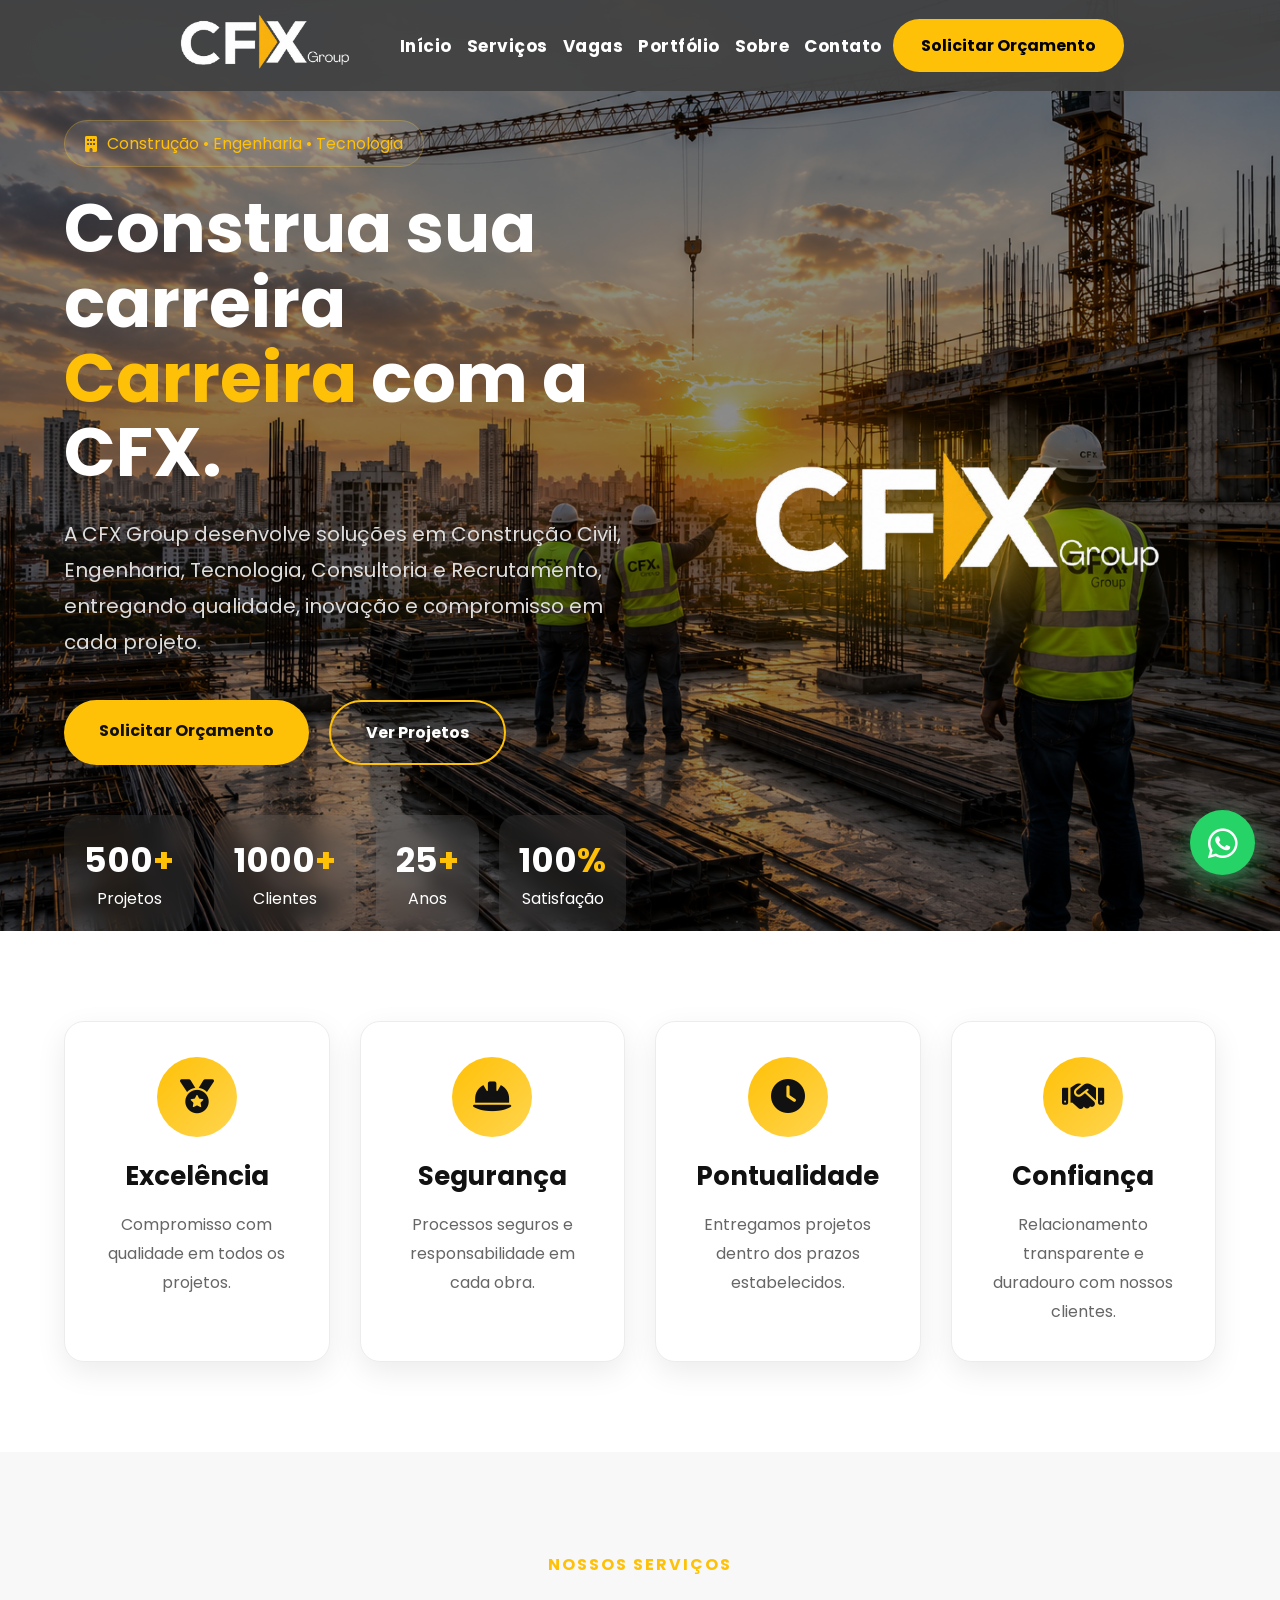
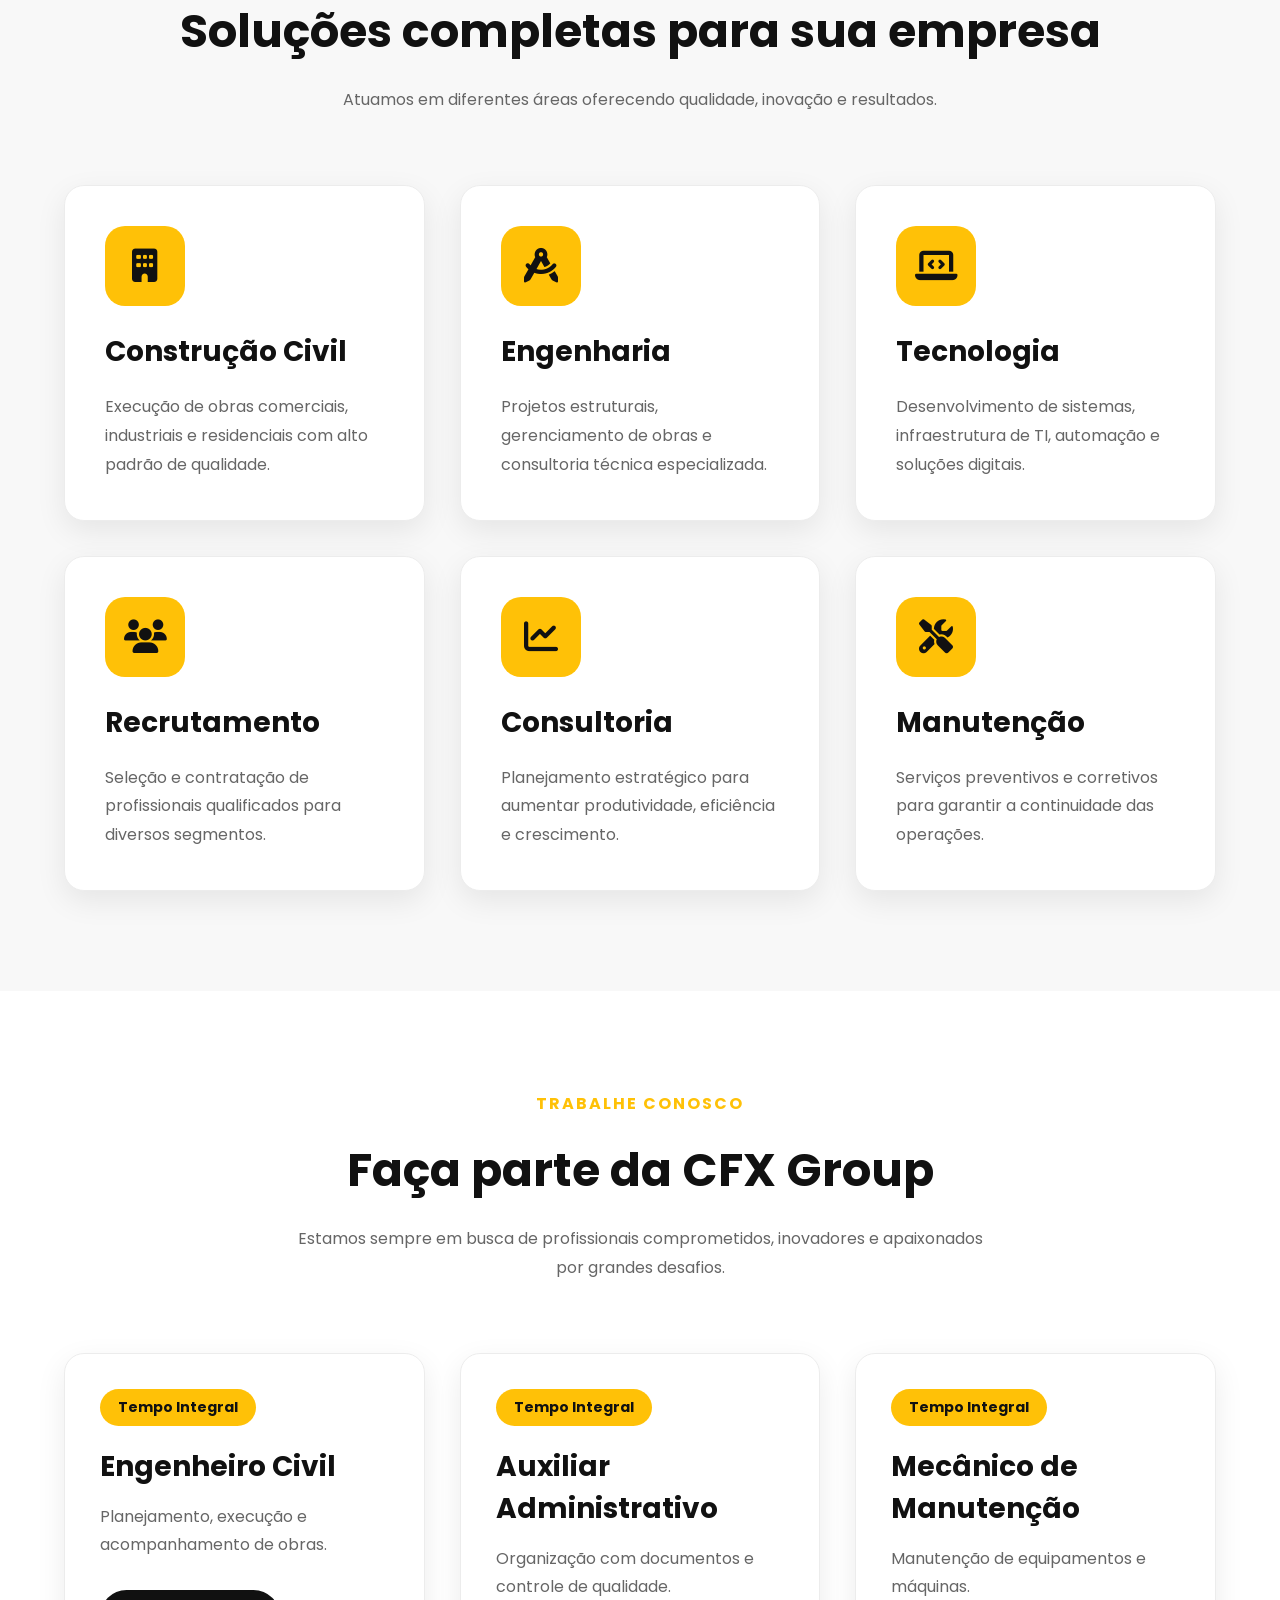
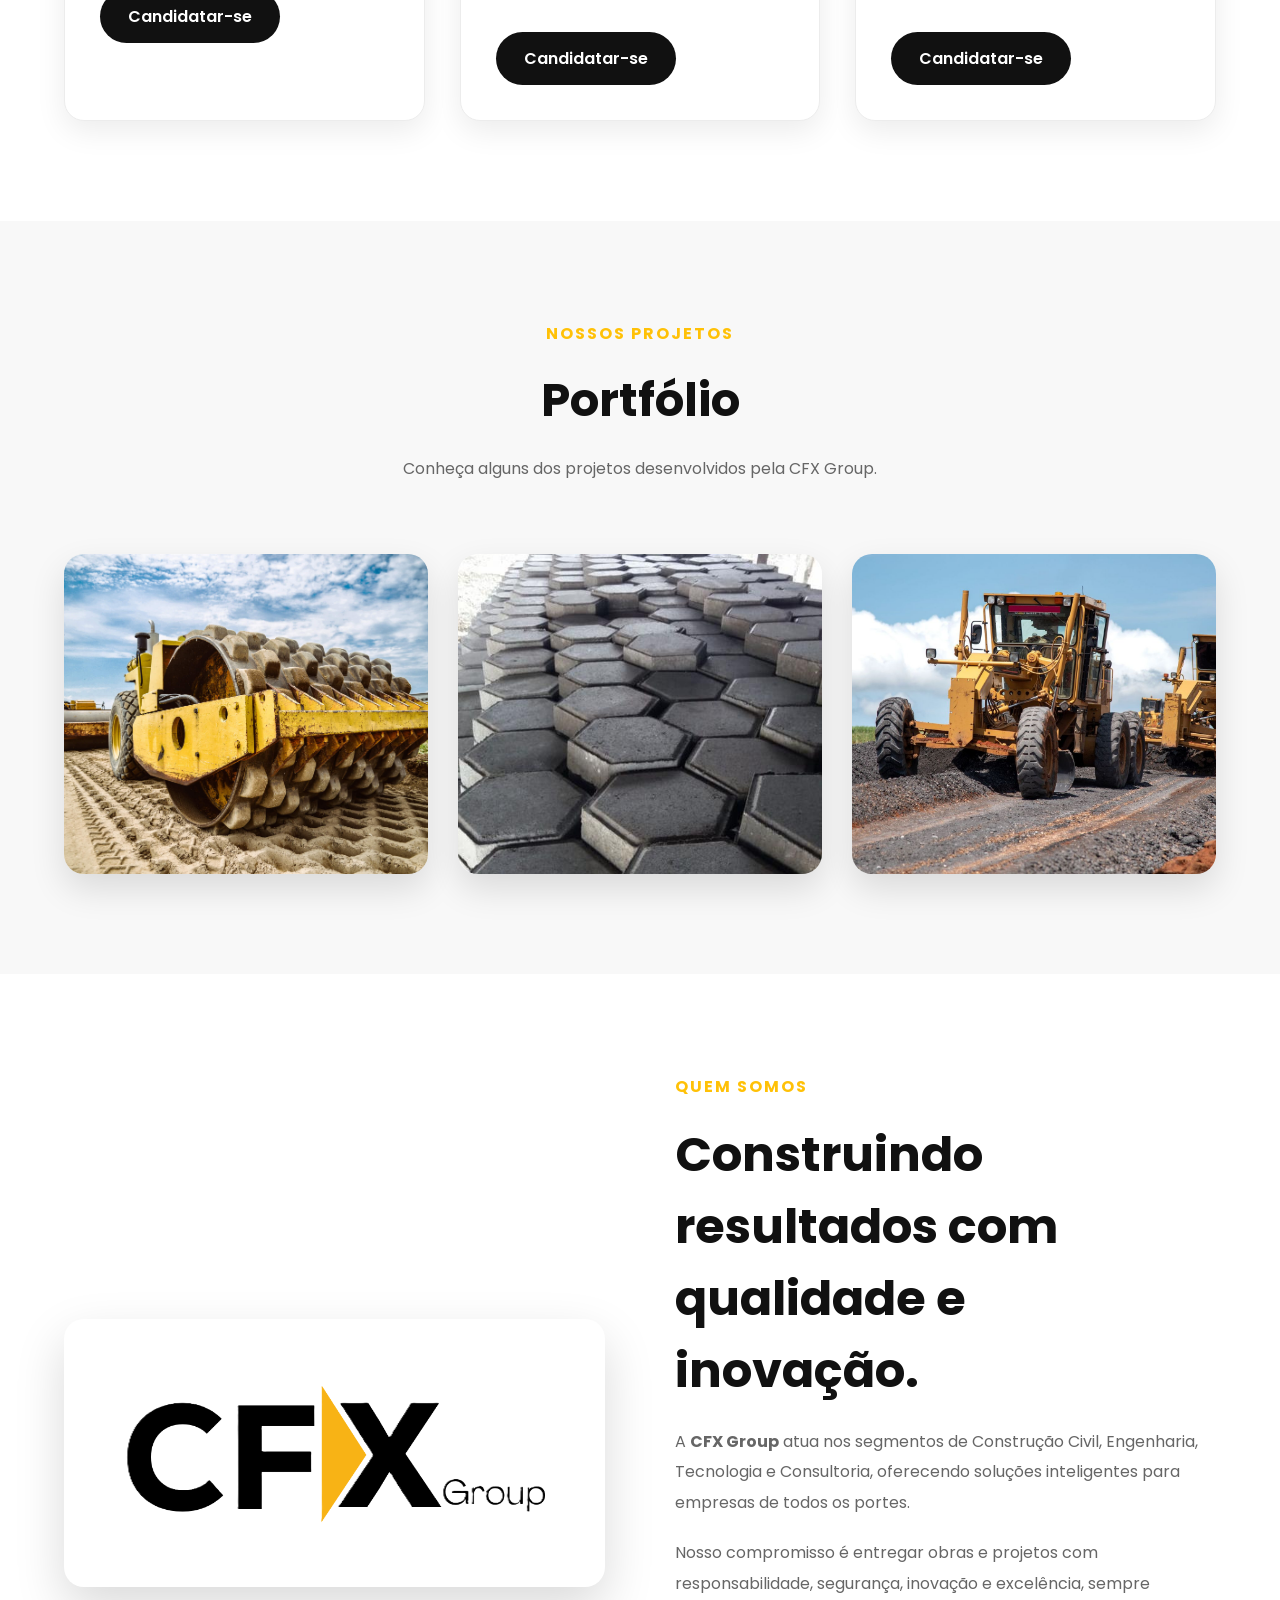
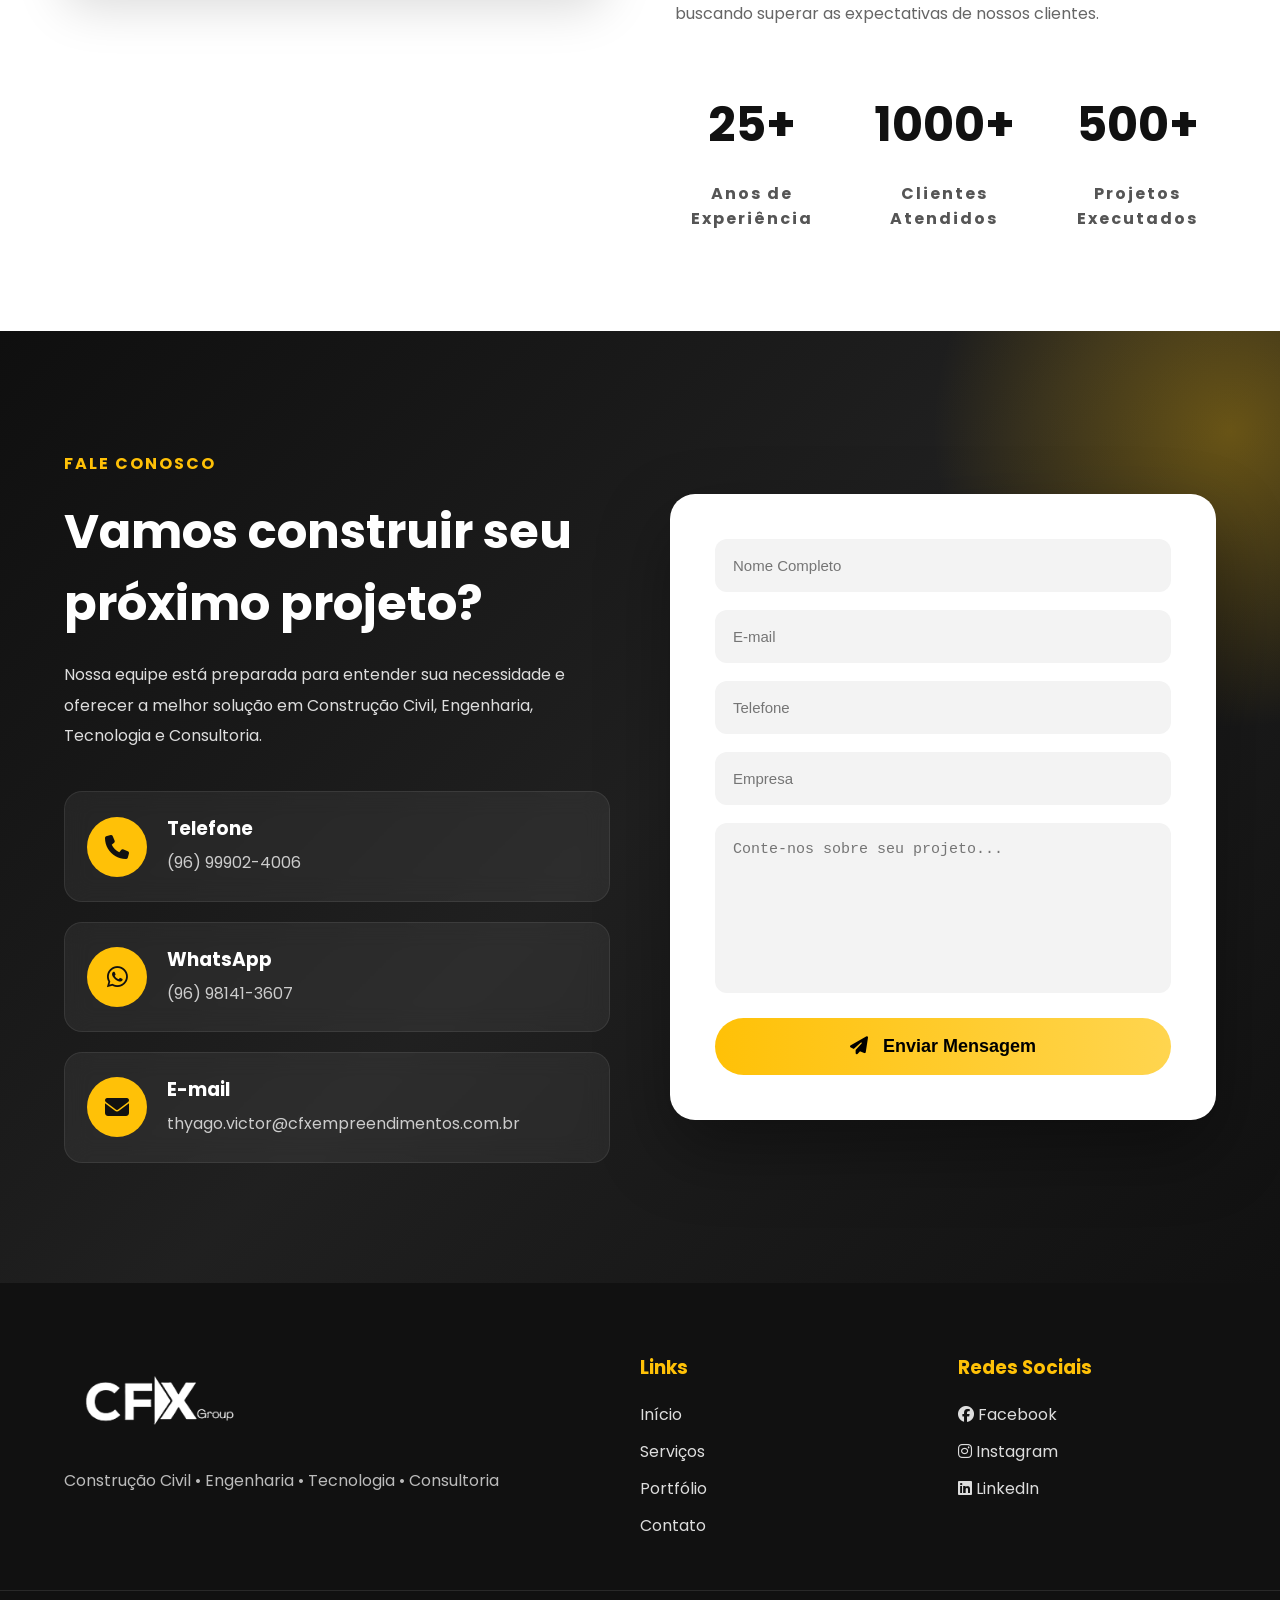
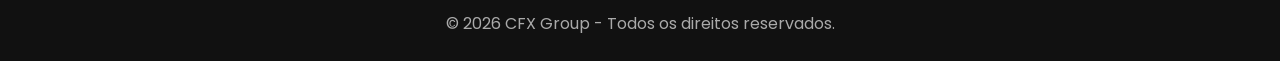
==== index.html @ 2461c6c7 "Add files via upload" ====
<!DOCTYPE html>
<html lang="pt-BR">

<head>

    <meta charset="UTF-8">
    <meta name="viewport" content="width=device-width, initial-scale=1.0">

    <title>CFX Group | Construção Civil</title>

    <link rel="stylesheet" href="style.css">

    <link rel="preconnect" href="https://fonts.googleapis.com">

    <link rel="preconnect" href="https://fonts.gstatic.com" crossorigin>

    <link href="https://fonts.googleapis.com/css2?family=Poppins:wght@300;400;500;600;700;800&display=swap" rel="stylesheet">

    <link rel="stylesheet"
        href="https://cdnjs.cloudflare.com/ajax/libs/font-awesome/6.5.2/css/all.min.css">

</head>

<body>

<!--================ HEADER ================-->

<header>

    <div class="container">

        <a href="#inicio" class="logo">

            <img src="img/logob.png" alt="Construção Civil"

        </a>

        <nav>

            <a href="#inicio">Início</a>
            <a href="#servicos">Serviços</a>
            <a href="#vagas">Vagas</a>
            <a href="#portfolio">Portfólio</a>
            <a href="#sobre">Sobre</a>
            <a href="#contato">Contato</a>

        </nav>

        <a href="#contato" class="btn-menu">

            Solicitar Orçamento

        </a>

    </div>

</header>

<!--================ HERO ================-->

<section class="hero" id="inicio">

    <div class="container hero-grid">

        <div class="hero-text">

            <span class="tag">

                <i class="fa-solid fa-building"></i>

                Construção • Engenharia • Tecnologia

            </span>

            <h1>

                Construa sua carreira 

                <span>Carreira</span>

                com a CFX.

            </h1>

            <p>

                A CFX Group desenvolve soluções em Construção Civil,
                Engenharia, Tecnologia, Consultoria e Recrutamento,
                entregando qualidade, inovação e compromisso em cada projeto.

            </p>

            <div class="hero-buttons">

                <a href="#contato" class="btn-primary">

                    Solicitar Orçamento

                </a>

                <a href="#portfolio" class="btn-secondary">

                   <strong>Ver Projetos</strong> 

                </a>

            </div>

            <div class="hero-numeros">

                <div>

                    <h2><span class="counter" data-target="500">500</span>+</h2>

                    <span>Projetos</span>

                </div>

                <div>

                    <h2><span class="counter" data-target="1000">1000</span>+</h2>

                    <span>Clientes</span>

                </div>

                <div>

                    <h2><span class="counter" data-target="25">25</span>+</h2>

                    <span>Anos</span>

                </div>

                <div>

                    <h2><span class="counter" data-target="100">100</span>%</h2>

                    <span>Satisfação</span>

                </div>

            </div>

        </div>

        <div class="hero-img">

            <img src="img/logob.png" alt="Construção Civil" class="logo-float">

        </div>

    </div>

</section>

<!--=====================================
      FAIXA DE CREDIBILIDADE
======================================-->

<section class="credibilidade">

    <div class="container">

        <div class="cred-item">

            <i class="fa-solid fa-medal"></i>

            <h3>Excelência</h3>

            <p>Compromisso com qualidade em todos os projetos.</p>

        </div>

        <div class="cred-item">

            <i class="fa-solid fa-helmet-safety"></i>

            <h3>Segurança</h3>

            <p>Processos seguros e responsabilidade em cada obra.</p>

        </div>

        <div class="cred-item">

            <i class="fa-solid fa-clock"></i>

            <h3>Pontualidade</h3>

            <p>Entregamos projetos dentro dos prazos estabelecidos.</p>

        </div>

        <div class="cred-item">

            <i class="fa-solid fa-handshake"></i>

            <h3>Confiança</h3>

            <p>Relacionamento transparente e duradouro com nossos clientes.</p>

        </div>

    </div>

</section>

<!--=====================================
            SERVIÇOS
======================================-->

<section id="servicos" class="servicos">

    <div class="container">

        <div class="titulo">

            <span>NOSSOS SERVIÇOS</span>

            <h2>Soluções completas para sua empresa</h2>

            <p>
                Atuamos em diferentes áreas oferecendo qualidade,
                inovação e resultados.
            </p>

        </div>

        <div class="servicos-grid">

            <div class="card-servico">

                <i class="fa-solid fa-building"></i>

                <h3>Construção Civil</h3>

                <p>
                    Execução de obras comerciais, industriais e residenciais
                    com alto padrão de qualidade.
                </p>

            </div>

            <div class="card-servico">

                <i class="fa-solid fa-compass-drafting"></i>

                <h3>Engenharia</h3>

                <p>
                    Projetos estruturais, gerenciamento de obras e consultoria
                    técnica especializada.
                </p>

            </div>

            <div class="card-servico">

                <i class="fa-solid fa-laptop-code"></i>

                <h3>Tecnologia</h3>

                <p>
                    Desenvolvimento de sistemas, infraestrutura de TI,
                    automação e soluções digitais.
                </p>

            </div>

            <div class="card-servico">

                <i class="fa-solid fa-users"></i>

                <h3>Recrutamento</h3>

                <p>
                    Seleção e contratação de profissionais qualificados para
                    diversos segmentos.
                </p>

            </div>

            <div class="card-servico">

                <i class="fa-solid fa-chart-line"></i>

                <h3>Consultoria</h3>

                <p>
                    Planejamento estratégico para aumentar produtividade,
                    eficiência e crescimento.
                </p>

            </div>

            <div class="card-servico">

                <i class="fa-solid fa-screwdriver-wrench"></i>

                <h3>Manutenção</h3>

                <p>
                    Serviços preventivos e corretivos para garantir a
                    continuidade das operações.
                </p>

            </div>

        </div>

    </div>

</section>

<!--=====================================
            VAGAS
======================================-->

<section id="vagas" class="vagas">

    <div class="container">

        <div class="titulo">

            <span>TRABALHE CONOSCO</span>

            <h2>Faça parte da CFX Group</h2>

            <p>
                Estamos sempre em busca de profissionais comprometidos,
                inovadores e apaixonados por grandes desafios.
            </p>

        </div>

        <div class="vagas-grid">

            <div class="vaga-card">

                <span class="tipo">Tempo Integral</span>

                <h3>Engenheiro Civil</h3>

                <p>
                    Planejamento, execução e acompanhamento de obras.
                </p>

                <a href="#contato">Candidatar-se</a>

            </div>

            <div class="vaga-card">

                <span class="tipo">Tempo Integral</span>

                <h3>Auxiliar Administrativo</h3>

                <p>
                    Organização com documentos e controle de qualidade.
                </p>

                <a href="#contato">Candidatar-se</a>

            </div>

            <div class="vaga-card">

                <span class="tipo">Tempo Integral</span>

                <h3>Mecânico de Manutenção</h3>

                <p>
                    Manutenção de equipamentos e máquinas.
                </p>

                <a href="#contato">Candidatar-se</a>

            </div>

        </div>

    </div>

</section>

<!--=====================================
            PORTFÓLIO
======================================-->

<section id="portfolio" class="portfolio">

    <div class="container">

        <div class="titulo">

            <span>NOSSOS PROJETOS</span>

            <h2>Portfólio</h2>

            <p>
                Conheça alguns dos projetos desenvolvidos pela CFX Group.
            </p>

        </div>

        <div class="portfolio-grid">

            <div class="projeto">

                <img src="img/projeto1.jpg" alt="Projeto 1">

                <div class="overlay">

                    <h3>Terraplanagem</h3>

                    <p>Construção Civil</p>

                    <a href="#">Ver Projeto</a>

                </div>

            </div>

            <div class="projeto">

                <img src="img/projeto2.jpg" alt="Projeto 2">

                <div class="overlay">

                    <h3>Infraestrutura Industrial</h3>

                    <p>Engenharia</p>

                    <a href="#">Ver Projeto</a>

                </div>

            </div>

            <div class="projeto">

                <img src="img/projeto3.jpg" alt="Projeto 3">

                <div class="overlay">

                    <h3>Recapeamento Urbano</h3>

                    <p>Construção Civil</p>

                    <a href="#">Ver Projeto</a>

                </div>

            </div>

        </div>

    </div>

</section>

<!--=====================================
                SOBRE
======================================-->

<section id="sobre" class="sobre">

    <div class="container sobre-grid">

        <div class="sobre-img">

            <img src="img/logo.png" alt="CFX Group">

        </div>

        <div class="sobre-texto">

            <span>QUEM SOMOS</span>

            <h2>Construindo resultados com qualidade e inovação.</h2>

            <p>
                A <strong>CFX Group</strong> atua nos segmentos de Construção
                Civil, Engenharia, Tecnologia e Consultoria, oferecendo
                soluções inteligentes para empresas de todos os portes.
            </p>

            <p>
                Nosso compromisso é entregar obras e projetos com
                responsabilidade, segurança, inovação e excelência,
                sempre buscando superar as expectativas de nossos clientes.
            </p>

            <div class="sobre-info">

                <div>

                    <h2>25+</h2>

                    <span>Anos de Experiência</span>

                </div>

                <div>

                        <h2>1000+</h2>

                    <span>Clientes Atendidos</span>

                </div>

                <div>

                    <h2>500+</h2>

                    <span>Projetos Executados</span>

                </div>

            </div>

        </div>

    </div>

</section>

<!--=====================================
                CONTATO
======================================-->

<section id="contato" class="contato">

    <div class="container">

        <div class="contato-box">

            <div class="contato-left">

                <span>FALE CONOSCO</span>

                <h2>Vamos construir seu próximo projeto?</h2>

                <p>
                    Nossa equipe está preparada para entender sua necessidade e
                    oferecer a melhor solução em Construção Civil, Engenharia,
                    Tecnologia e Consultoria.
                </p>

                <div class="contato-cards">

                    <div class="info">

                        <i class="fa-solid fa-phone"></i>

                        <div>

                            <h3>Telefone</h3>

                            <p>(96) 99902-4006</p>

                        </div>

                    </div>

                    <a href="https://wa.me/5596981413607?text=Olá!%20Gostaria%20de%20solicitar%20um%20orçamento." target="_blank" class="info whatsapp-card">

    <i class="fa-brands fa-whatsapp"></i>

    <div>

        <h3>WhatsApp</h3>

        <p>(96) 98141-3607</p>

    </div>

</a>

                    <div class="info">

                        <i class="fa-solid fa-envelope"></i>

                        <div>

                            <h3>E-mail</h3>

                            <p>thyago.victor@cfxempreendimentos.com.br</p>

                        </div>

                    </div>

                </div>

            </div>

            <div class="contato-right">

                <form>

                    <input type="text" placeholder="Nome Completo">

                    <input type="email" placeholder="E-mail">

                    <input type="tel" placeholder="Telefone">

                    <input type="text" placeholder="Empresa">

                    <textarea placeholder="Conte-nos sobre seu projeto..."></textarea>

                    <button>

                        <i class="fa-solid fa-paper-plane"></i>

                        Enviar Mensagem

                    </button>

                </form>

            </div>

        </div>

    </div>

</section>

<!--=====================================
                RODAPÉ
======================================-->

<footer>

    <div class="container footer-grid">

        <div>

            <img src="img/logo.png" class="footer-logo" alt="CFX Group">

            <p>

                Construção Civil • Engenharia • Tecnologia • Consultoria

            </p>

        </div>

        <div>

            <h3>Links</h3>

            <a href="#inicio">Início</a>

            <a href="#servicos">Serviços</a>

            <a href="#portfolio">Portfólio</a>

            <a href="#contato">Contato</a>

        </div>

        <div>

            <h3>Redes Sociais</h3>

            <a href="#"><i class="fab fa-facebook"></i> Facebook</a>

            <a href="#"><i class="fab fa-instagram"></i> Instagram</a>

            <a href="#"><i class="fab fa-linkedin"></i> LinkedIn</a>

        </div>

    </div>

    <div class="copyright">

        © 2026 CFX Group - Todos os direitos reservados.

    </div>

</footer>

<script src="script.js"></script>

<a href="https://wa.me/5596981413607?text=Olá!%20Gostaria%20de%20solicitar%20um%20orçamento." class="whatsapp-float" target="_blank">

    <i class="fab fa-whatsapp"></i>

</a>

</body>
---- style.css ----
/*====================================================
                CFX GROUP
        STYLE.CSS - PARTE 1
=====================================================*/

@import url('https://fonts.googleapis.com/css2?family=Poppins:wght@300;400;500;600;700;800&display=swap');

*{
    margin:0;
    padding:0;
    box-sizing:border-box;
}

html{
    scroll-behavior:smooth;
}

body{
    font-family:'Poppins',sans-serif;
    background:#f5f5f5;
    color:#535353;
    overflow-x:hidden;
}

img{
    max-width:100%;
    display:block;
}

a{
    text-decoration:none;
}

.container{
    width:90%;
    max-width:1400px;
    margin:auto;
}

/*========================
HEADER
=========================*/

header{

    position:fixed;

    width:100%;

    top:0;

    left:0;

    z-index:999;

    background:rgba(66, 66, 66, 0.92);

    backdrop-filter:blur(25px);

    transition:.4s;

}

header .container{

    display:flex;

    justify-content:space-between;

    align-items:center;

    height:47px;

}

.logo img{

    width:217px;

    transition:.35s;

}

nav{

    display:flex;

    gap:15px;

}

nav a{

    color:#fff;

    text-decoration:none;

    font-size:17px;

    font-weight:700;

    letter-spacing:0.5px;

    transition:all .35s ease;

}

nav a:hover{

    color:#FFC107;

}

nav a::after{

    content:"";

    position:absolute;

    width:0;

    height:2px;

    background:#FFC107;

    left:0;

    bottom:-6px;

    transition:.3s;

}

nav a:hover::after{

    width:100%;

}

.btn-menu{

    padding:14px 28px;

    border-radius:40px;

    background:#FFC107;

    color:#030303;

    font-weight:700;

    transition:.35s;

}

.btn-menu:hover{

    transform:translateY(-3px);

    box-shadow:0 10px 25px rgba(255,193,7,.35);

}

/*========================
HERO
=========================*/
.hero{

    padding-top:120px;

}
.hero{

    position: relative;

    min-height: 100vh;

    display: flex;

    align-items: center;

    justify-content: center;

    overflow: hidden;

}

.hero::before{

    content:"";

    position:absolute;

    inset:0;

    background:url("img/hero.png") center center/cover no-repeat;

    z-index:-2;

}

.hero::after{

    content:"";

    position:absolute;

    inset:0;

    background:rgba(0,0,0,.45);

    z-index:-1;

}

.hero-content{

    position:relative;

    z-index:5;

}

.hero-grid{

    display:grid;

    grid-template-columns:1fr 1fr;

    gap:70px;

    align-items:center;

}

.tag{

    display:inline-flex;

    align-items:center;

    gap:10px;

    background:rgba(255,255,255,.1);

    color:#FFC107;

    padding:10px 20px;

    border-radius:30px;

    margin-bottom:25px;

    border:1px solid rgba(255,193,7,.25);

}

.hero h1{

    font-size:68px;

    color:#fff;

    line-height:1.1;

    margin-bottom:25px;

}

.hero h1 span{

    color:#FFC107;

}

.hero p{

    color:#ddd;

    font-size:20px;

    line-height:1.8;

    margin-bottom:40px;

}

.hero-buttons{

    display:flex;

    gap:20px;

    margin-bottom:50px;

}

.btn-primary{

    background:#FFC107;

    color:#111;

    padding:18px 35px;

    border-radius:40px;

    font-weight:700;

    transition:.35s;

}

.btn-primary:hover{

    transform:translateY(-4px);

}

.btn-secondary{

    border:2px solid #FFC107;

    color:#fff;

    padding:18px 35px;

    border-radius:40px;

    transition:.35s;

}

.btn-secondary:hover{

    background:#FFC107;

    color:#111;

}

.hero-numeros{

    display:grid;

    grid-template-columns:repeat(4,1fr);

    gap:20px;

}

.hero-numeros div{

    background:rgba(255,255,255,.08);

    border-radius:18px;

    padding:20px;

    text-align:center;

    backdrop-filter:blur(10px);

}

.hero-numeros h2{

    color:#FFC107;

    font-size:34px;

}

.hero-numeros span{

    color:#fff;

}

.hero-img{

    display:flex;

    justify-content:center;

}

.hero-img img{

    width:100%;

    max-width:600px;

    border-radius:20px;

    box-shadow:0 25px 50px rgba(250, 248, 248, 0);

    transition:.5s;

}

.hero-img img:hover{

    transform:scale(1.09);

}.hero{

    padding-top:120px;

}

/*====================================================
        CREDIBILIDADE
====================================================*/

.credibilidade{

    padding:90px 0;

    background:#ffffff;

}

.credibilidade .container{

    display:grid;

    grid-template-columns:repeat(4,1fr);

    gap:30px;

}

.cred-item{

    background:#fff;

    padding:35px;

    border-radius:20px;

    text-align:center;

    transition:.4s;

    border:1px solid #ececec;

    box-shadow:0 10px 30px rgba(0,0,0,.08);

}

.cred-item:hover{

    transform:translateY(-10px);

    border-color:#FFC107;

    box-shadow:0 20px 45px rgba(255,193,7,.20);

}

.cred-item i{

    width:80px;

    height:80px;

    line-height:80px;

    border-radius:50%;

    background:linear-gradient(135deg,#FFC107,#FFD54F);

    color:#111;

    font-size:34px;

    margin-bottom:20px;

}

.cred-item h3{

    font-size:26px;

    margin-bottom:15px;

    color:#111;

}

.cred-item p{

    color:#666;

    line-height:1.8;

}

/*====================================================
            TITULOS
====================================================*/

.titulo{

    text-align:center;

    margin-bottom:70px;

}

.titulo span{

    color:#FFC107;

    font-weight:700;

    letter-spacing:2px;

}

.titulo h2{

    font-size:46px;

    margin:20px 0;

    color:#111;

}

.titulo p{

    max-width:700px;

    margin:auto;

    color:#666;

    line-height:1.8;

}

/*====================================================
            SERVIÇOS
====================================================*/

.servicos{

    padding:100px 0;

    background:#f8f8f8;

}

.servicos-grid{

    display:grid;

    grid-template-columns:repeat(3,1fr);

    gap:35px;

}

.card-servico{

    background:#fff;

    border-radius:20px;

    padding:40px;

    transition:.4s;

    border:1px solid #ececec;

    box-shadow:0 10px 30px rgba(0,0,0,.08);

    position:relative;

    overflow:hidden;

}

.card-servico::before{

    content:"";

    position:absolute;

    top:0;

    left:0;

    width:100%;

    height:5px;

    background:#FFC107;

    transform:scaleX(0);

    transition:.4s;

}

.card-servico:hover::before{

    transform:scaleX(1);

}

.card-servico:hover{

    transform:translateY(-12px);

    box-shadow:0 25px 50px rgba(0,0,0,.15);

}

.card-servico i{

    width:80px;

    height:80px;

    line-height:80px;

    text-align:center;

    border-radius:20px;

    background:#FFC107;

    color:#111;

    font-size:34px;

    margin-bottom:25px;

}

.card-servico h3{

    font-size:28px;

    margin-bottom:20px;

    color:#111;

}

.card-servico p{

    color:#666;

    line-height:1.8;

}

/*====================================================
            ANIMAÇÃO
====================================================*/

.card-servico,
.cred-item{

    opacity:0;

    transform:translateY(40px);

    animation:aparecer .8s forwards;

}

.card-servico:nth-child(2){

    animation-delay:.15s;

}

.card-servico:nth-child(3){

    animation-delay:.30s;

}

.card-servico:nth-child(4){

    animation-delay:.45s;

}

.card-servico:nth-child(5){

    animation-delay:.60s;

}

.card-servico:nth-child(6){

    animation-delay:.75s;

}

@keyframes aparecer{

    to{

        opacity:1;

        transform:translateY(0);

    }

}

/*====================================================
                VAGAS
====================================================*/

.vagas{

    padding:100px 0;

    background:#ffffff;

}

.vagas-grid{

    display:grid;

    grid-template-columns:repeat(3,1fr);

    gap:35px;

}

.vaga-card{

    background:#fff;

    border-radius:20px;

    padding:35px;

    border:1px solid #ececec;

    box-shadow:0 10px 30px rgba(0,0,0,.08);

    transition:.4s;

    position:relative;

}

.vaga-card:hover{

    transform:translateY(-10px);

    border-color:#FFC107;

    box-shadow:0 20px 40px rgba(255,193,7,.18);

}

.tipo{

    display:inline-block;

    padding:8px 18px;

    border-radius:30px;

    background:#FFC107;

    color:#111;

    font-size:14px;

    font-weight:700;

    margin-bottom:20px;

}

.vaga-card h3{

    font-size:28px;

    color:#111;

    margin-bottom:15px;

}

.vaga-card p{

    color:#666;

    line-height:1.8;

    margin-bottom:30px;

}

.vaga-card a{

    display:inline-block;

    padding:14px 28px;

    background:#111;

    color:#fff;

    border-radius:35px;

    transition:.35s;

    font-weight:600;

}

.vaga-card a:hover{

    background:#FFC107;

    color:#111;

}

/*====================================================
                PORTFÓLIO
====================================================*/

.portfolio{

    padding:100px 0;

    background:#f8f8f8;

}

.portfolio-grid{

    display:grid;

    grid-template-columns:repeat(3,1fr);

    gap:30px;

}

.projeto{

    position:relative;

    overflow:hidden;

    border-radius:20px;

    box-shadow:0 15px 35px rgba(0,0,0,.12);

}

.projeto img{

    width:100%;

    height:320px;

    object-fit:cover;

    transition:.6s;

}

.overlay{

    position:absolute;

    inset:0;

    background:linear-gradient(
        to top,
        rgba(0,0,0,.92),
        rgba(0,0,0,.15)
    );

    display:flex;

    flex-direction:column;

    justify-content:flex-end;

    padding:30px;

    opacity:0;

    transition:.45s;

}

.projeto:hover .overlay{

    opacity:1;

}

.projeto:hover img{

    transform:scale(1.12);

}

.overlay h3{

    color:#fff;

    font-size:28px;

    margin-bottom:10px;

}

.overlay p{

    color:#ddd;

    margin-bottom:20px;

}

.overlay a{

    display:inline-block;

    width:max-content;

    padding:12px 26px;

    background:#FFC107;

    color:#111;

    border-radius:30px;

    font-weight:700;

    transition:.35s;

}

.overlay a:hover{

    background:#fff;

}

/*====================================================
            EFEITO GERAL
====================================================*/

.vaga-card,
.projeto{

    transition:.4s;

}

.vaga-card:hover,
.projeto:hover{

    transform:translateY(-8px);

}

/*====================================================
                    SOBRE
====================================================*/

.sobre{

    padding:100px 0;

    background:#ffffff;

}

.sobre-grid{

    display:grid;

    grid-template-columns:1fr 1fr;

    gap:70px;

    align-items:center;

}

.sobre-img img{

    width:100%;

    border-radius:20px;

    box-shadow:0 20px 50px rgba(0,0,0,.15);

}

.sobre-texto span{

    color:#FFC107;

    font-weight:700;

    letter-spacing:2px;

}

.sobre-texto h2{

    font-size:48px;

    margin:20px 0;

    color:#111;

}

.sobre-texto p{

    color:#666;

    line-height:1.9;

    margin-bottom:20px;

}

.sobre-info{

    display:flex;

    gap:40px;

    margin-top:40px;

}

.sobre-info div{

    text-align:center;

}

.sobre-info h3{

    color:#FFC107;

    font-size:40px;

}

.sobre-info span{

    color:#555;

}

/*====================================================
                    CONTATO
====================================================*/

.contato{

    padding:100px 0;

    background:#969696;

}

.contato-grid{

    display:grid;

    grid-template-columns:1.2fr .8fr;

    gap:50px;

}

form{

    background:#8d8d8d;

    padding:40px;

    border-radius:20px;

    box-shadow:0 15px 40px rgba(0,0,0,.08);

}

form input,
form textarea{

    width:100%;

    padding:18px;

    margin-bottom:20px;

    border:1px solid #919191;

    border-radius:12px;

    font-size:16px;

    outline:none;

    transition:.3s;

}

form input:focus,
form textarea:focus{

    border-color:#FFC107;

}

form textarea{

    height:170px;

    resize:none;

}

form button{

    width:100%;

    padding:18px;

    background:#FFC107;

    border:none;

    border-radius:12px;

    font-size:17px;

    font-weight:700;

    cursor:pointer;

    transition:.3s;

}

form button:hover{

    background:#111;

    color:#979595;

}

.contato-info{

    display:flex;

    flex-direction:column;

    gap:25px;

}

.contato-info div{

    background:#fff;

    padding:25px;

    border-radius:18px;

    box-shadow:0 10px 30px rgba(0,0,0,.08);

}

.contato-info i{

    font-size:28px;

    color:#FFC107;

    margin-bottom:15px;

}

.contato-info h3{

    margin-bottom:8px;

}

/*====================================================
                    RODAPÉ
====================================================*/

footer{

    background:#111;

    color:#fff;

    padding:70px 0 25px;

}

.footer-grid{

    display:grid;

    grid-template-columns:2fr 1fr 1fr;

    gap:60px;

    margin-bottom:40px;

}

.footer-logo{

    width:190px;

    margin-bottom:20px;

    filter:brightness(0) invert(1);

}

footer h3{

    color:#FFC107;

    margin-bottom:20px;

}

footer a{

    display:block;

    color:#ddd;

    margin-bottom:12px;

    transition:.3s;

}

footer a:hover{

    color:#FFC107;

    padding-left:6px;

}

footer p{

    color:#bbb;

    line-height:1.8;

}

.copyright{

    border-top:1px solid rgba(255,255,255,.10);

    padding-top:20px;

    text-align:center;

    color:#aaa;

}

/*====================================================
                RESPONSIVO
====================================================*/

@media(max-width:1100px){

.hero-grid,
.sobre-grid,
.contato-grid{

grid-template-columns:1fr;

}

.hero{

text-align:center;

}

.hero-buttons{

justify-content:center;

}

.hero-numeros{

grid-template-columns:repeat(2,1fr);

}

.servicos-grid,
.portfolio-grid,
.vagas-grid,
.credibilidade .container{

grid-template-columns:repeat(2,1fr);

}

.sobre-info{

justify-content:center;

}

.footer-grid{

grid-template-columns:1fr;

text-align:center;

}

.footer-logo{

margin:auto auto 20px;

}

}

@media(max-width:768px){

header .container{

flex-direction:column;

height:auto;

padding:15px 0;

}

nav{

flex-wrap:wrap;

justify-content:center;

gap:18px;

margin:20px 0;

}

.hero{

padding:150px 0 70px;

}

.hero h1{

font-size:46px;

}

.hero p{

font-size:18px;

}

.hero-numeros{

grid-template-columns:1fr;

}

.servicos-grid,
.portfolio-grid,
.vagas-grid,
.credibilidade .container{

grid-template-columns:1fr;

}

.titulo h2{

font-size:36px;

}

.sobre-texto h2{

font-size:36px;

}

.sobre-info{

flex-direction:column;

gap:20px;

}

}
/*==========================
CONTATO PREMIUM
==========================*/

.contato{

    padding:120px 0;

    background:linear-gradient(135deg,#0f0f0f,#202020,#111);

    position:relative;

    overflow:hidden;

}

.contato::before{

    content:"";

    position:absolute;

    width:600px;

    height:600px;

    background:radial-gradient(circle,#FFC10755,transparent 70%);

    right:-250px;

    top:-200px;

}

.contato-box{

    position:relative;

    z-index:2;

    display:grid;

    grid-template-columns:1fr 1fr;

    gap:60px;

    align-items:center;

}

.contato-left span{

    color:#FFC107;

    font-weight:700;

    letter-spacing:2px;

}

.contato-left h2{

    color:#fff;

    font-size:48px;

    margin:20px 0;

}

.contato-left p{

    color:#ddd;

    line-height:1.9;

    margin-bottom:40px;

}

.contato-cards{

    display:flex;

    flex-direction:column;

    gap:20px;

}

.info{

    display:flex;

    gap:20px;

    align-items:center;

    background:rgba(255,255,255,.06);

    backdrop-filter:blur(12px);

    border:1px solid rgba(255,255,255,.08);

    border-radius:18px;

    padding:22px;

    transition:.4s;

}

.info:hover{

    transform:translateX(12px);

    border-color:#FFC107;

}

.info i{

    width:60px;

    height:60px;

    background:#FFC107;

    border-radius:50%;

    display:flex;

    justify-content:center;

    align-items:center;

    font-size:24px;

    color:#111;

}

.info h3{

    color:#fff;

    margin-bottom:5px;

}

.info p{

    margin:0;

    color:#ccc;

}

.contato-right form{

    background:#fff;

    padding:45px;

    border-radius:25px;

    box-shadow:0 30px 70px rgba(0,0,0,.35);

}

.contato-right input,
.contato-right textarea{

    width:100%;

    padding:18px;

    margin-bottom:18px;

    border:none;

    background:#f3f3f3;

    border-radius:12px;

    transition:.3s;

    font-size:15px;

}

.contato-right input:focus,
.contato-right textarea:focus{

    background:#fff;

    outline:2px solid #FFC107;

}

.contato-right textarea{

    height:170px;

    resize:none;

}

.contato-right button{

    width:100%;

    padding:18px;

    border:none;

    border-radius:50px;

    background:linear-gradient(90deg,#FFC107,#FFD54F);

    font-size:18px;

    font-weight:700;

    cursor:pointer;

    transition:.35s;

}

.contato-right button:hover{

    transform:translateY(-5px);

    box-shadow:0 20px 40px rgba(255,193,7,.35);

}

.contato-right button i{

    margin-right:10px;

}

@media(max-width:992px){

.contato-box{

grid-template-columns:1fr;

}

.contato-left{

text-align:center;

}

}

.whatsapp-float{

    position:fixed;

    width:65px;

    height:65px;

    right:25px;

    bottom:25px;

    background:#25D366;

    border-radius:50%;

    display:flex;

    justify-content:center;

    align-items:center;

    color:white;

    font-size:34px;

    text-decoration:none;

    box-shadow:0 12px 30px rgba(37,211,102,.45);

    z-index:9999;

    transition:.3s;

    animation:pulseWhats 2s infinite;

}

.whatsapp-float:hover{

    transform:scale(1.12);

}

@keyframes pulseWhats{

    0%{

        box-shadow:0 0 0 0 rgba(37,211,102,.6);

    }

    70%{

        box-shadow:0 0 0 20px rgba(37,211,102,0);

    }

    100%{

        box-shadow:0 0 0 0 rgba(37,211,102,0);

    }

}

/*======================================
        LOGO FLUTUANTE
======================================*/

.logo-float{

    width:100%;
    max-width:550px;

    animation:flutuar 5s ease-in-out infinite;

    filter:drop-shadow(0 20px 45px rgba(255, 192, 4, 0.795));

    transition:.4s;

}

.logo-float:hover{

    transform:scale(1.04);

    filter:drop-shadow(0 25px 60px rgba(255,193,7,.55));

}

@keyframes flutuar{

    0%{

        transform:translateY(0px);

    }

    25%{

        transform:translateY(-12px);

    }

    50%{

        transform:translateY(-22px);

    }

    75%{

        transform:translateY(-12px);

    }

    100%{

        transform:translateY(0px);

    }

}

.logo-float{

    animation:
        flutuar 5s ease-in-out infinite,
        brilho 3s ease-in-out infinite;

}

@keyframes brilho{

    0%{

        filter:drop-shadow(0 20px 40px rgba(255,193,7,.25));

    }

    50%{

        filter:drop-shadow(0 25px 70px rgba(255,215,0,.65));

    }

    100%{

        filter:drop-shadow(0 20px 40px rgba(255,193,7,.25));

    }

}

/* Destaque inteligente do menu */

nav:hover a{

    opacity:.55;

}

nav:hover a:hover{

    opacity:1;

    transform:translateY(-3px) scale(1.12);

    color:#FFC107;

}

/*=========================================
        HEADER PREMIUM HOVER
=========================================*/

/* Logo */

.logo img{

    transition:transform .35s ease,
               filter .35s ease;

    cursor:pointer;

}

.logo img:hover{

    transform:scale(1.10);

    filter:drop-shadow(0 8px 18px rgba(255,193,7,.45));

}

/* Menu */

nav a{

    position:relative;

    display:inline-block;

    transition:
        transform .30s ease,
        color .30s ease;

}

nav a:hover{

    transform:translateY(-3px) scale(1.10);

    color:#FFC107;

}

/* Linha inferior animada */

nav a::after{

    content:"";

    position:absolute;

    left:50%;

    bottom:-8px;

    width:0;

    height:3px;

    border-radius:10px;

    background:#FFC107;

    transform:translateX(-50%);

    transition:.35s;

}

nav a:hover::after{

    width:100%;

}

/* Botão do menu */

.btn-menu{

    transition:
        transform .35s ease,
        box-shadow .35s ease;

}

.btn-menu:hover{

    transform:scale(1.08);

    box-shadow:0 15px 30px rgba(255,193,7,.35);

}

body{
    user-select: none;
}

/*=========================================
      HEADER INTELIGENTE
=========================================*/

header{

    position:fixed;

    top:0;

    left:0;

    width:100%;

    z-index:9999;

    transition:
        transform .45s ease,
        background .35s ease,
        box-shadow .35s ease;

}

/* Esconde o header */

header.hide{

    transform:translateY(-120%);

}

/* Quando a página é rolada */

header.scrolled{

    background:rgba(70, 70, 70, 0.95);

    backdrop-filter:blur(15px);

    box-shadow:0 10px 30px rgba(70, 70, 70, 0.95);

}

header{

    padding:22px 8%;

    transition:all .4s ease;

}

header.scrolled{

    padding:12px 8%;

}
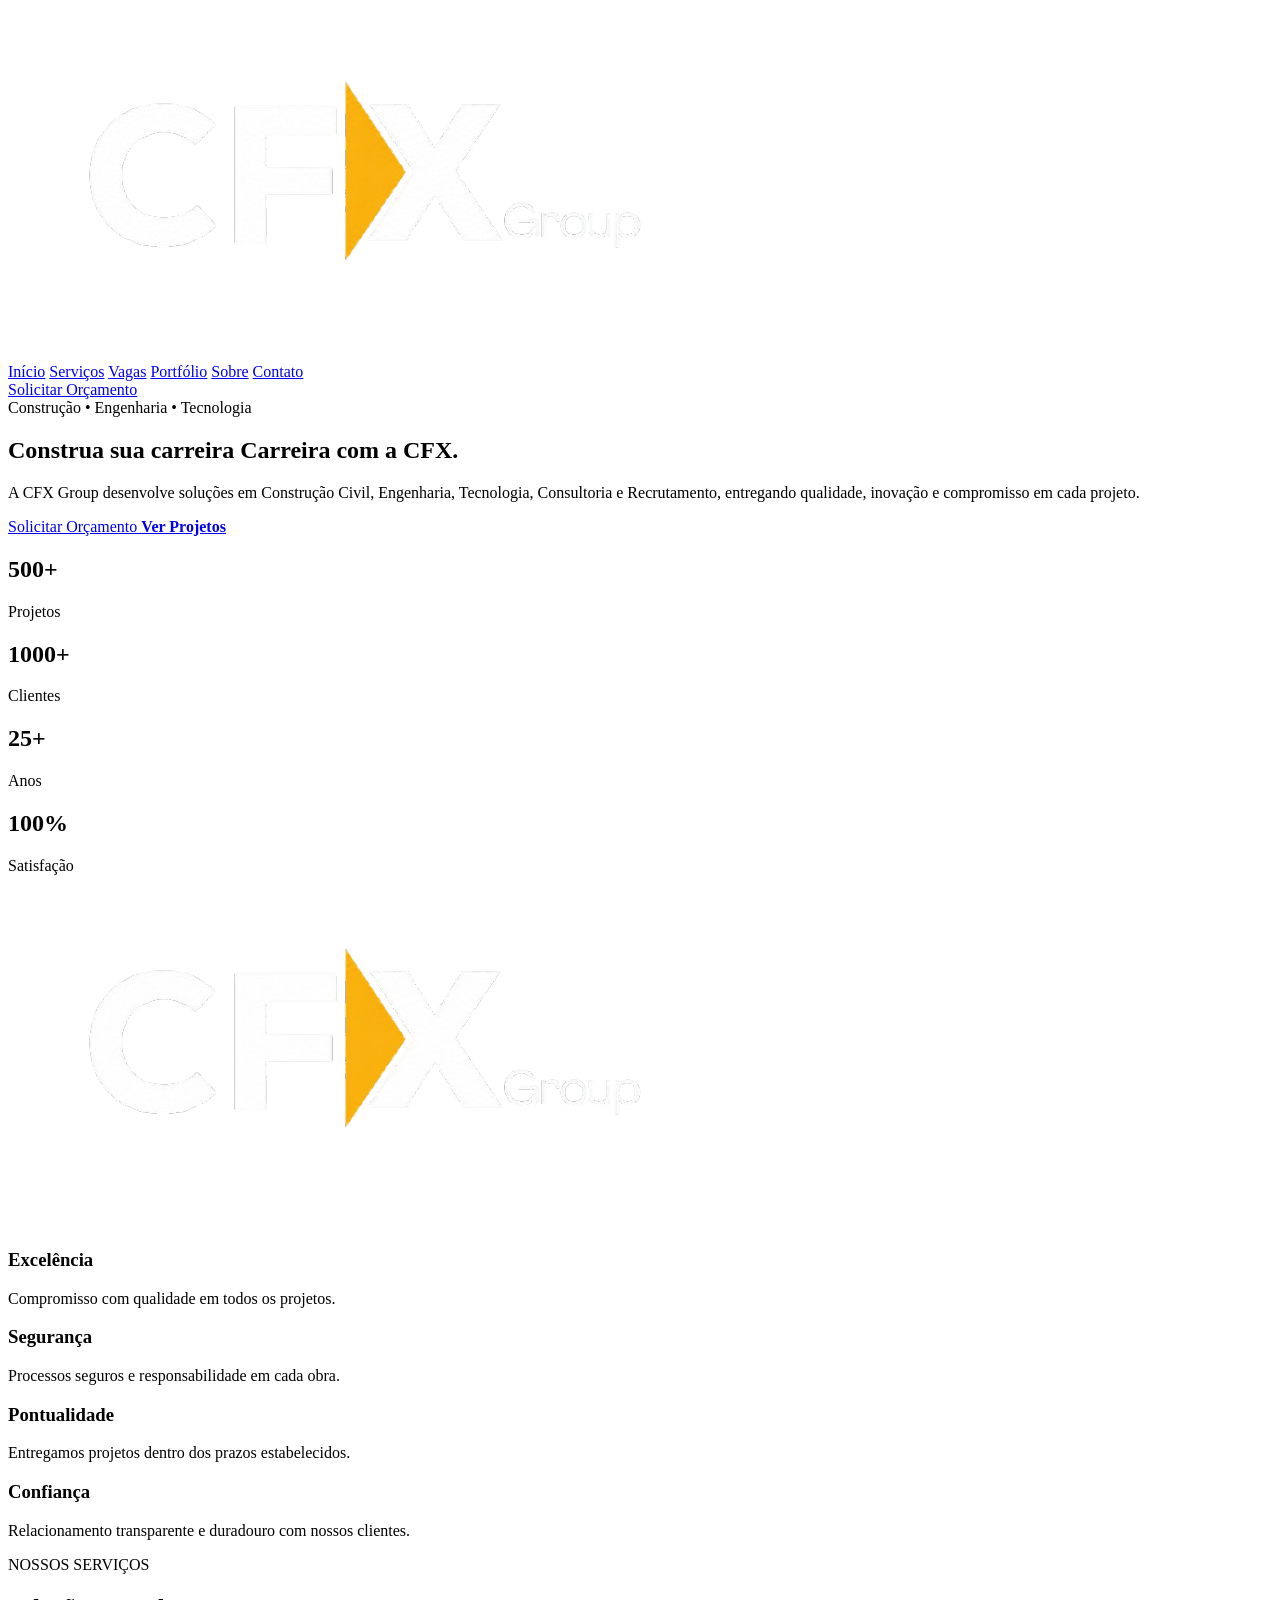
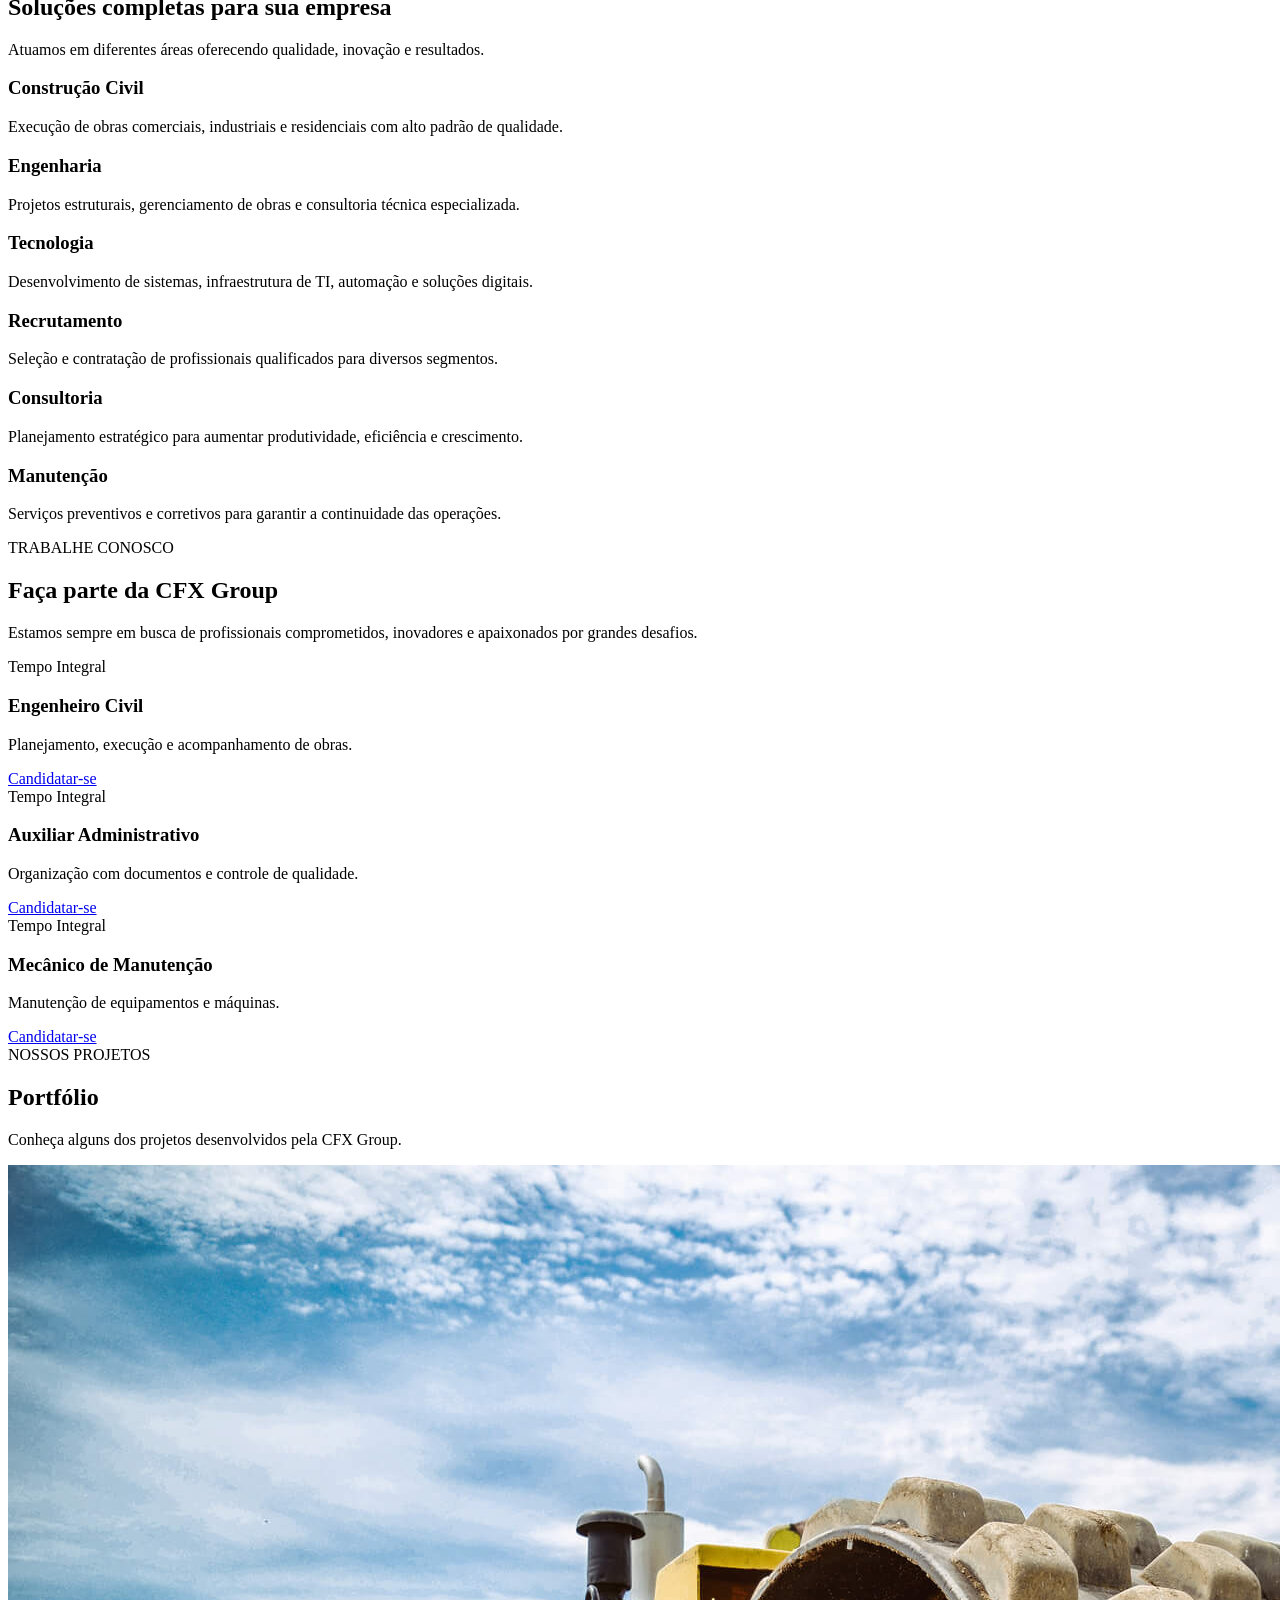
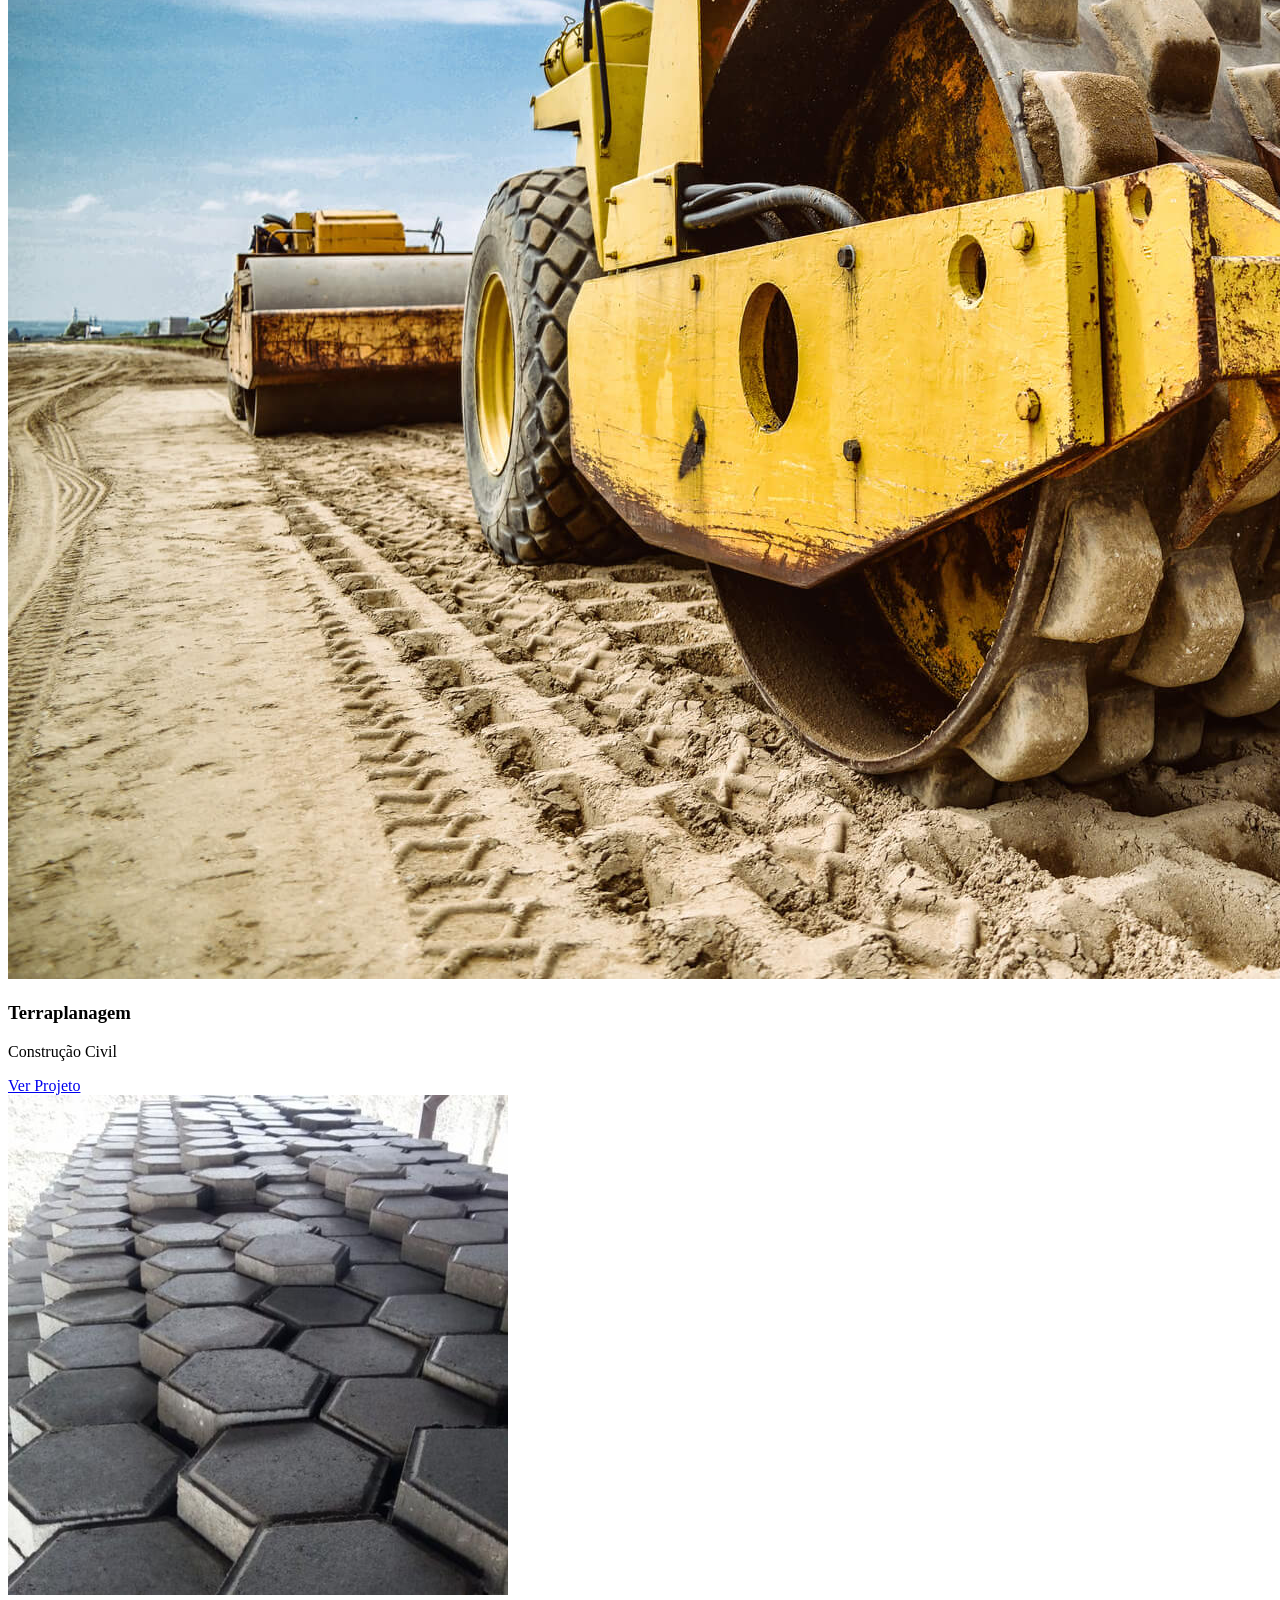
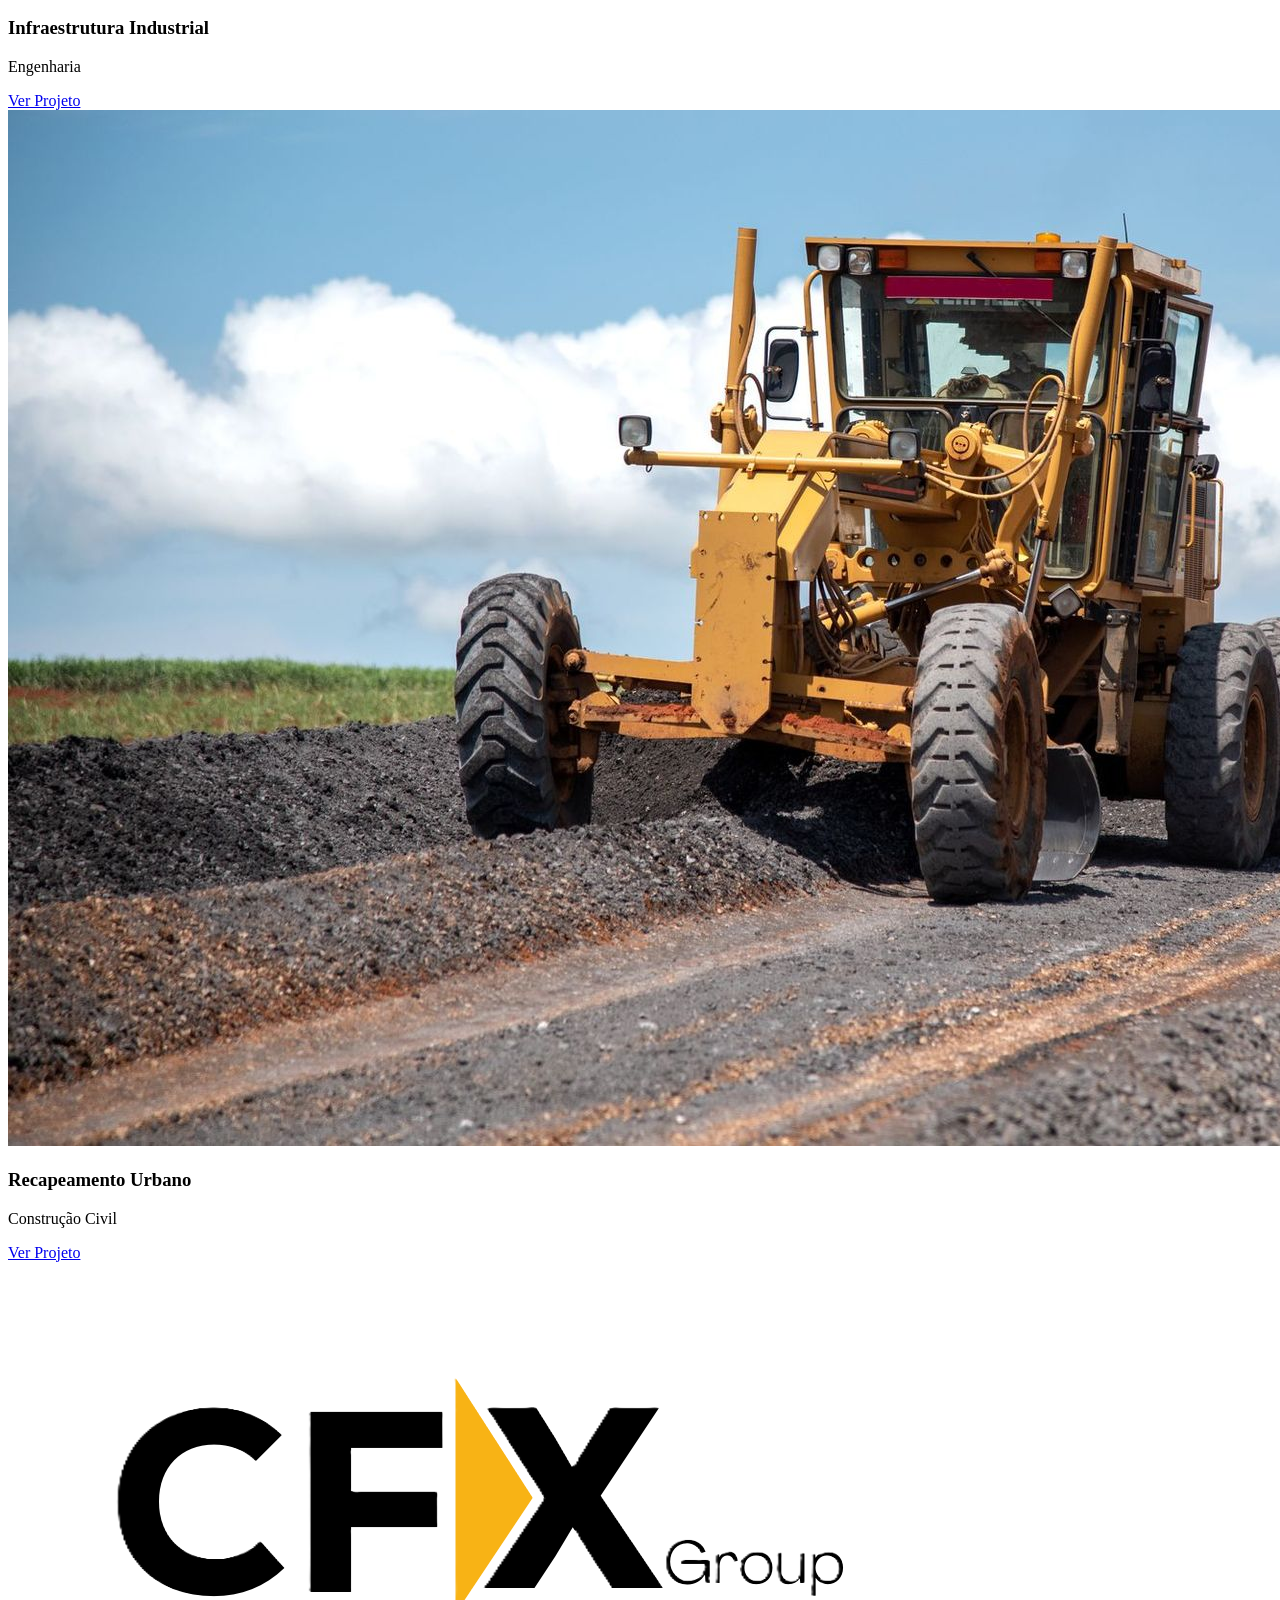
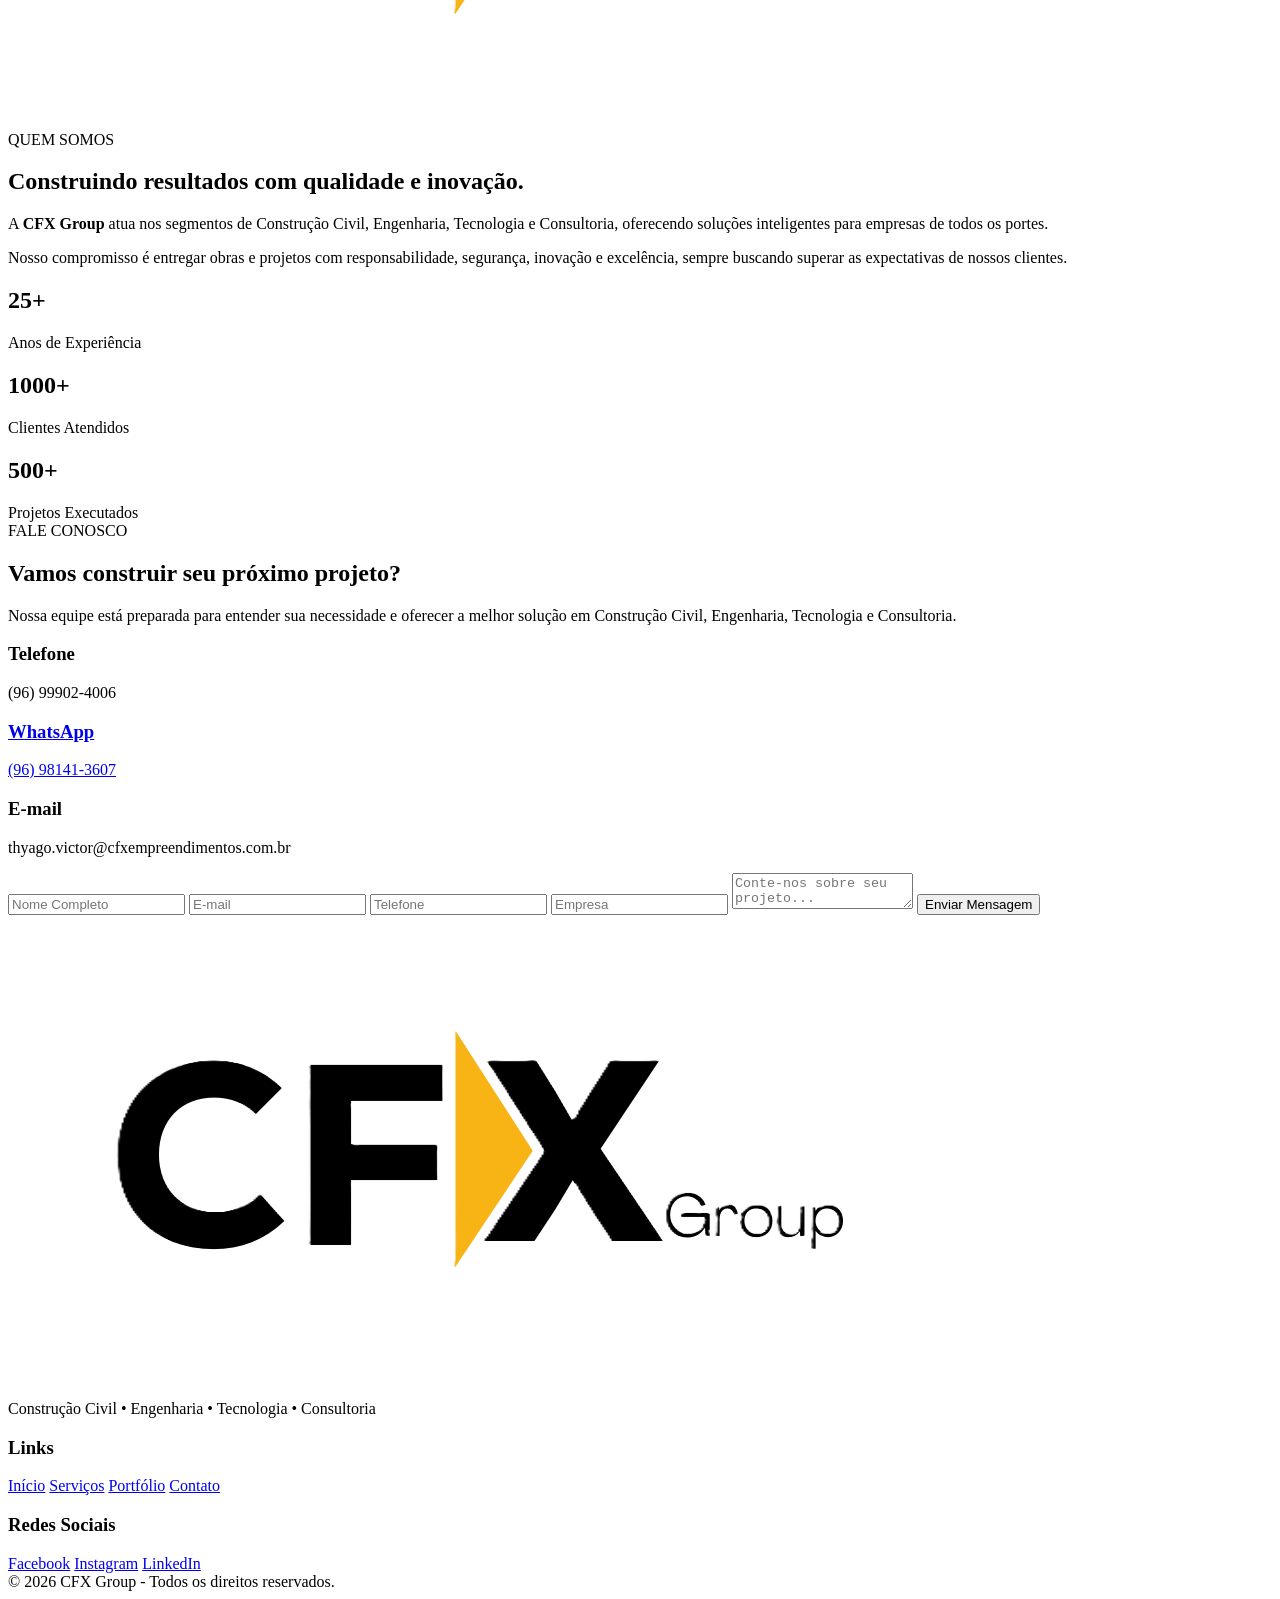
==== commit 773eac69: "Enhance SEO with new meta tags and title Updated meta tags and title for SEO optimization." ====
--- a/index.html
+++ b/index.html
@@ -3,21 +3,37 @@
 
 <head>
 
-    <meta charset="UTF-8">
-    <meta name="viewport" content="width=device-width, initial-scale=1.0">
-
-    <title>CFX Group | Construção Civil</title>
-
-    <link rel="stylesheet" href="style.css">
-
-    <link rel="preconnect" href="https://fonts.googleapis.com">
-
-    <link rel="preconnect" href="https://fonts.gstatic.com" crossorigin>
-
-    <link href="https://fonts.googleapis.com/css2?family=Poppins:wght@300;400;500;600;700;800&display=swap" rel="stylesheet">
-
-    <link rel="stylesheet"
-        href="https://cdnjs.cloudflare.com/ajax/libs/font-awesome/6.5.2/css/all.min.css">
+    <title>CFX Group | Construção Civil, Engenharia e Empreendimentos</title>
+
+<meta charset="UTF-8">
+
+<meta
+name="viewport"
+content="width=device-width, initial-scale=1.0">
+
+<meta
+name="description"
+content="A CFX Group atua no setor da construção civil oferecendo engenharia, empreendimentos, gerenciamento de obras e soluções completas para empresas e clientes.">
+
+<meta
+name="keywords"
+content="CFX Group, Construção Civil, Engenharia, Obras, Empreendimentos, Construção, Empresas de Engenharia">
+
+<meta
+name="author"
+content="CFX Group">
+
+<meta
+name="robots"
+content="index, follow">
+
+<meta
+name="language"
+content="pt-BR">
+
+<link
+rel="canonical"
+href="https://vthyago35-cloud.github.io/site-of-cfx-/">
 
 </head>
 
@@ -692,4 +708,4 @@
 
 </a>
 
-</body>+</body>
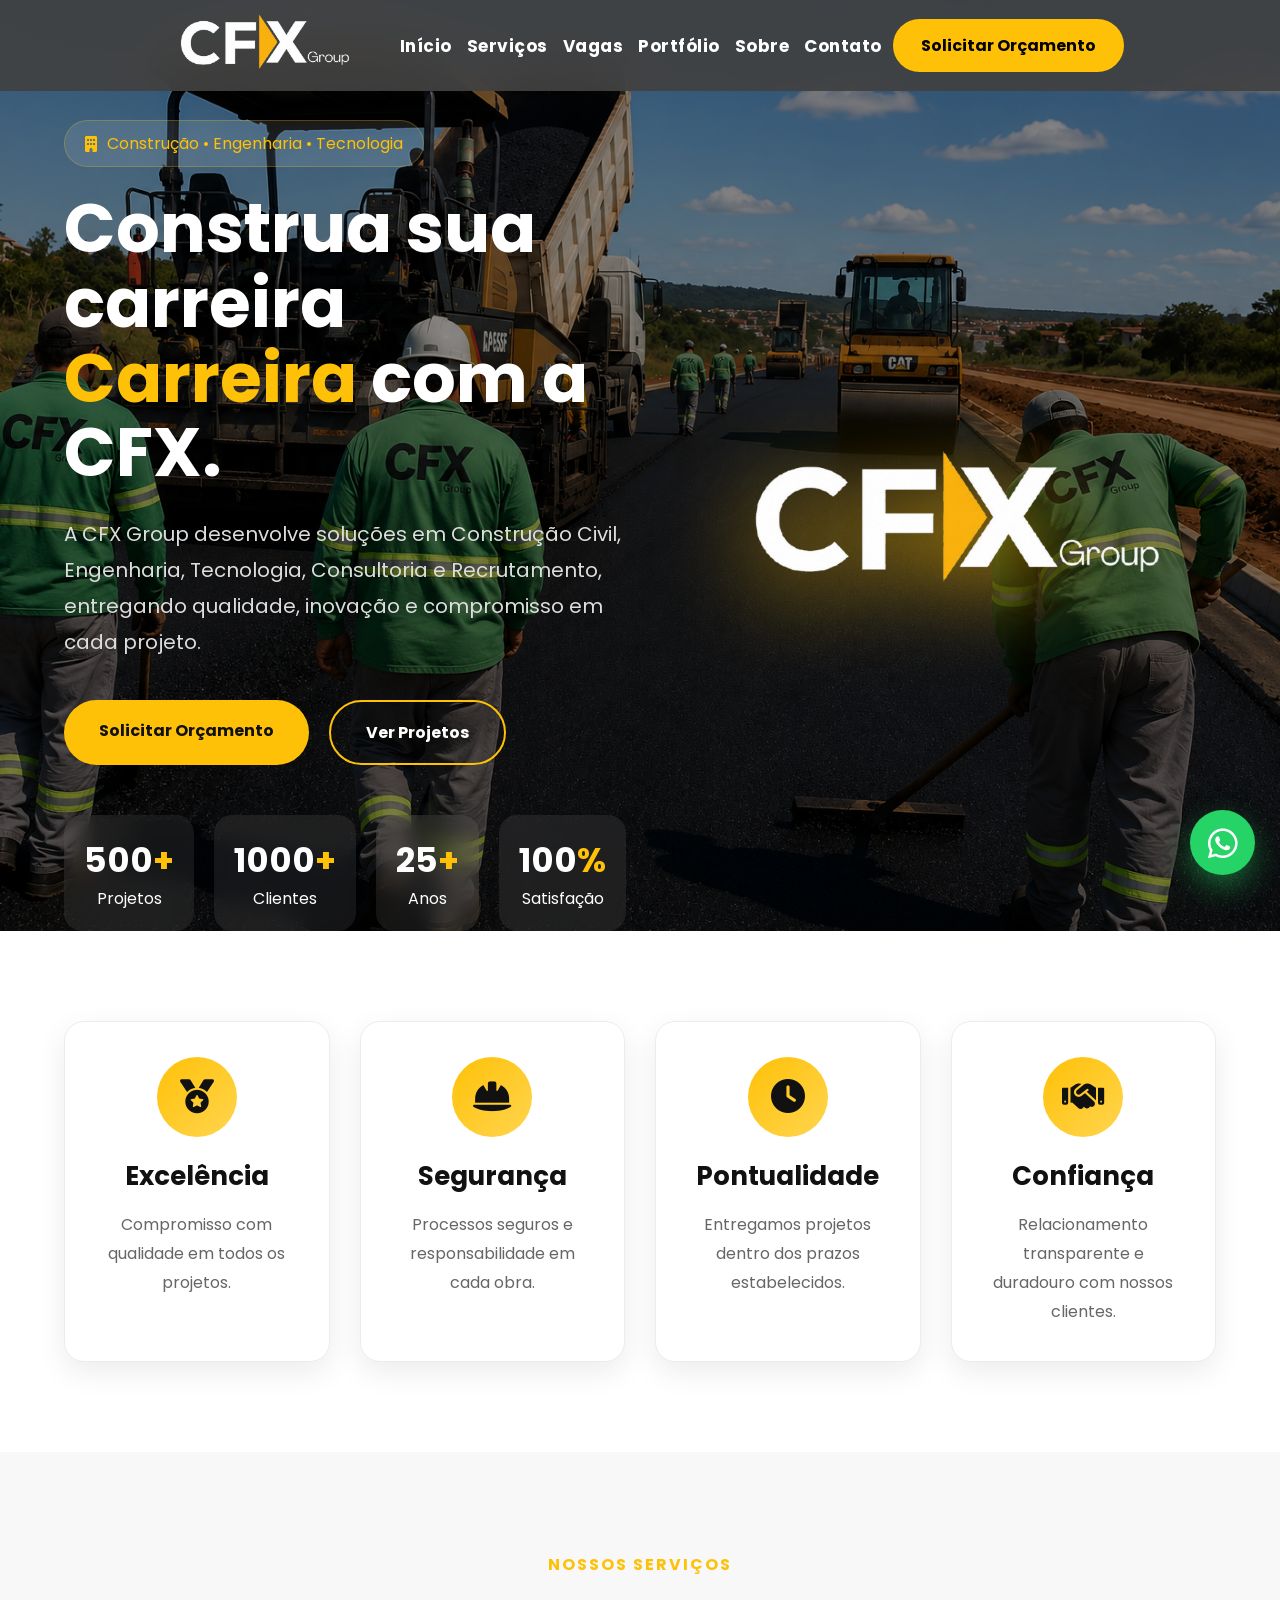
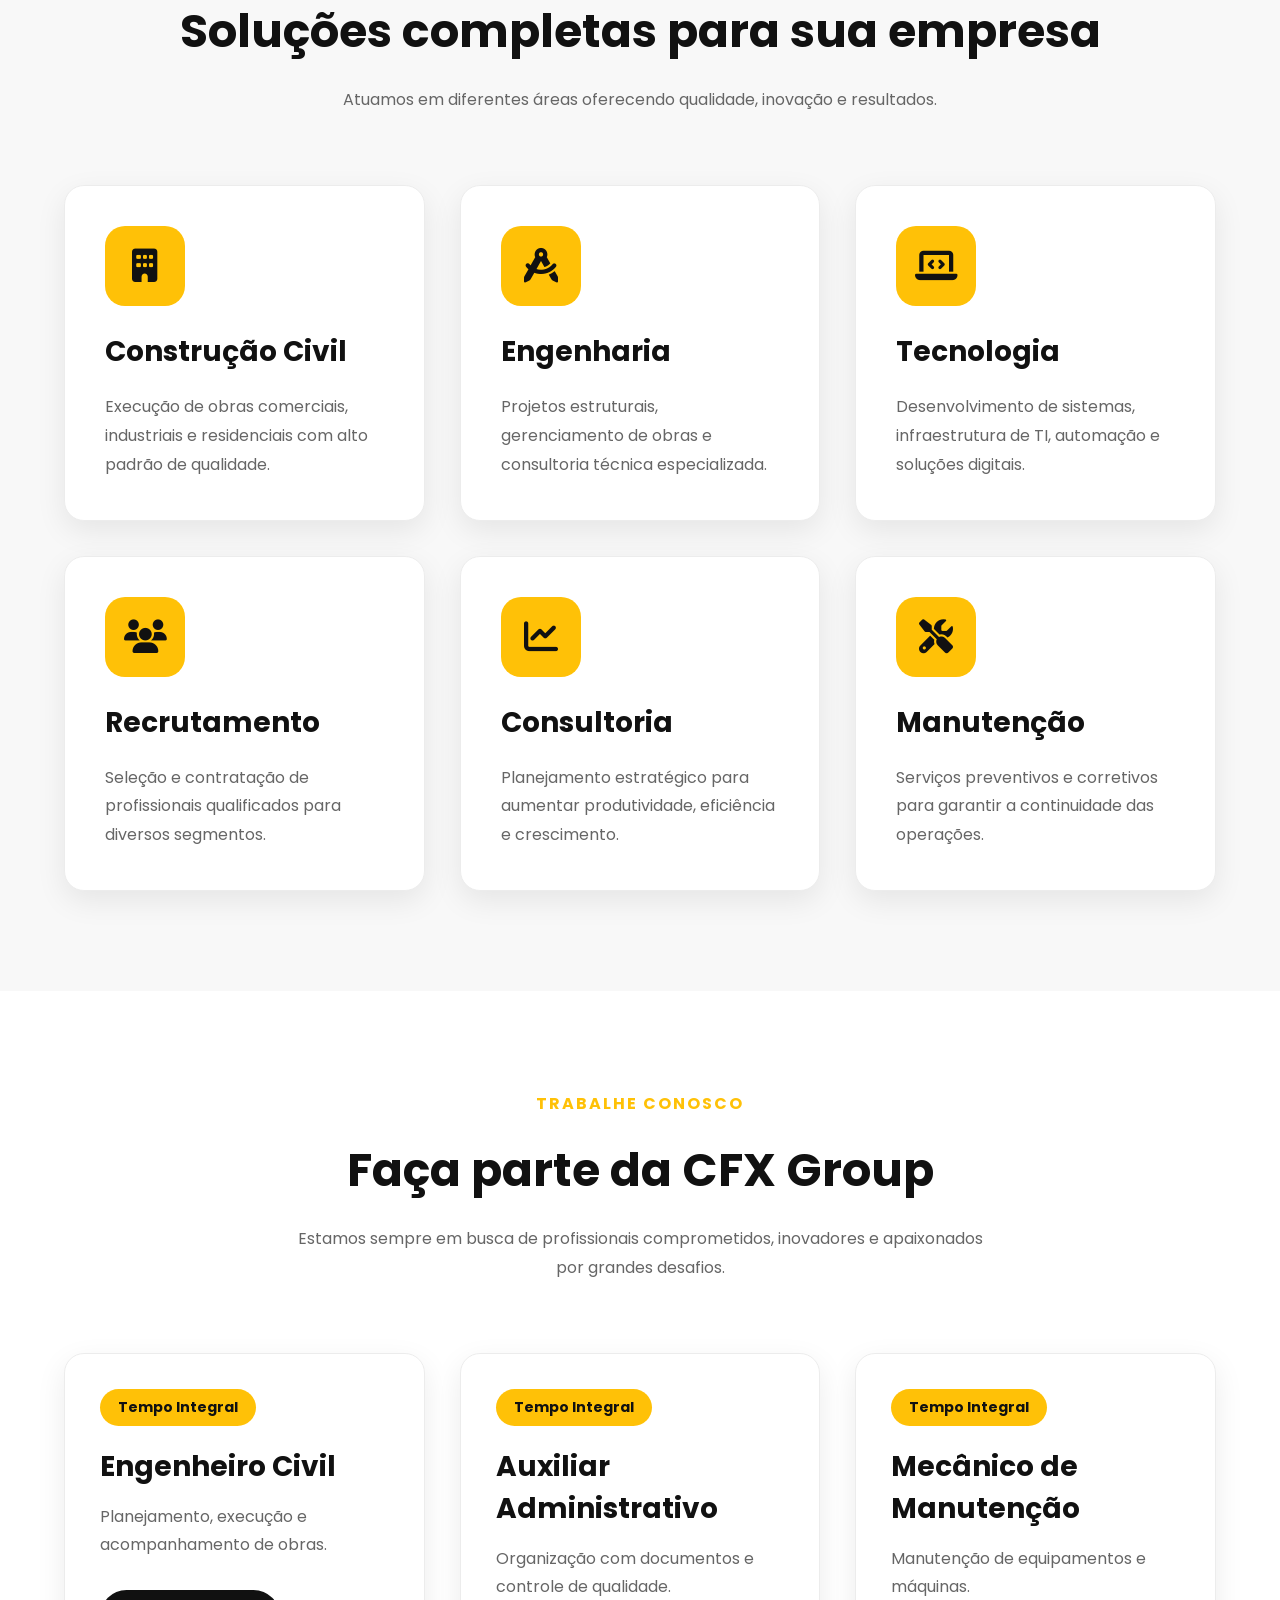
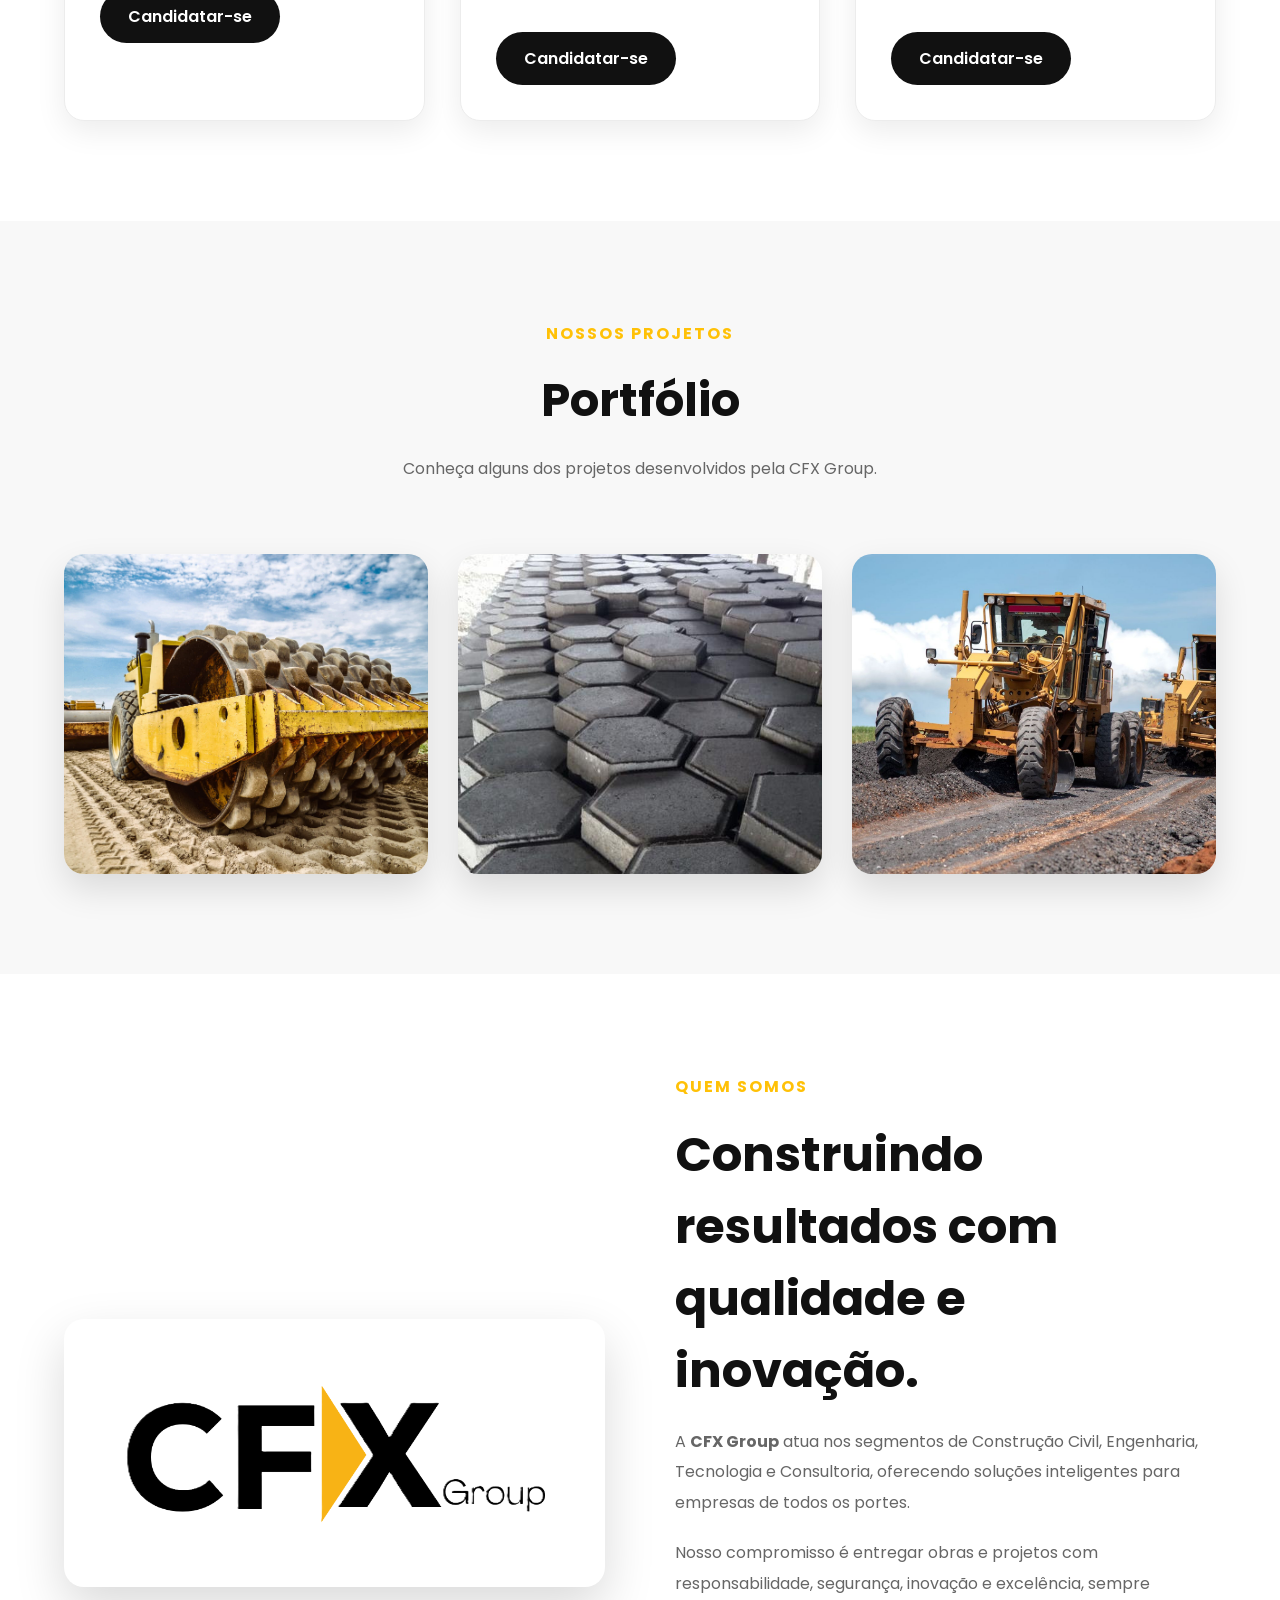
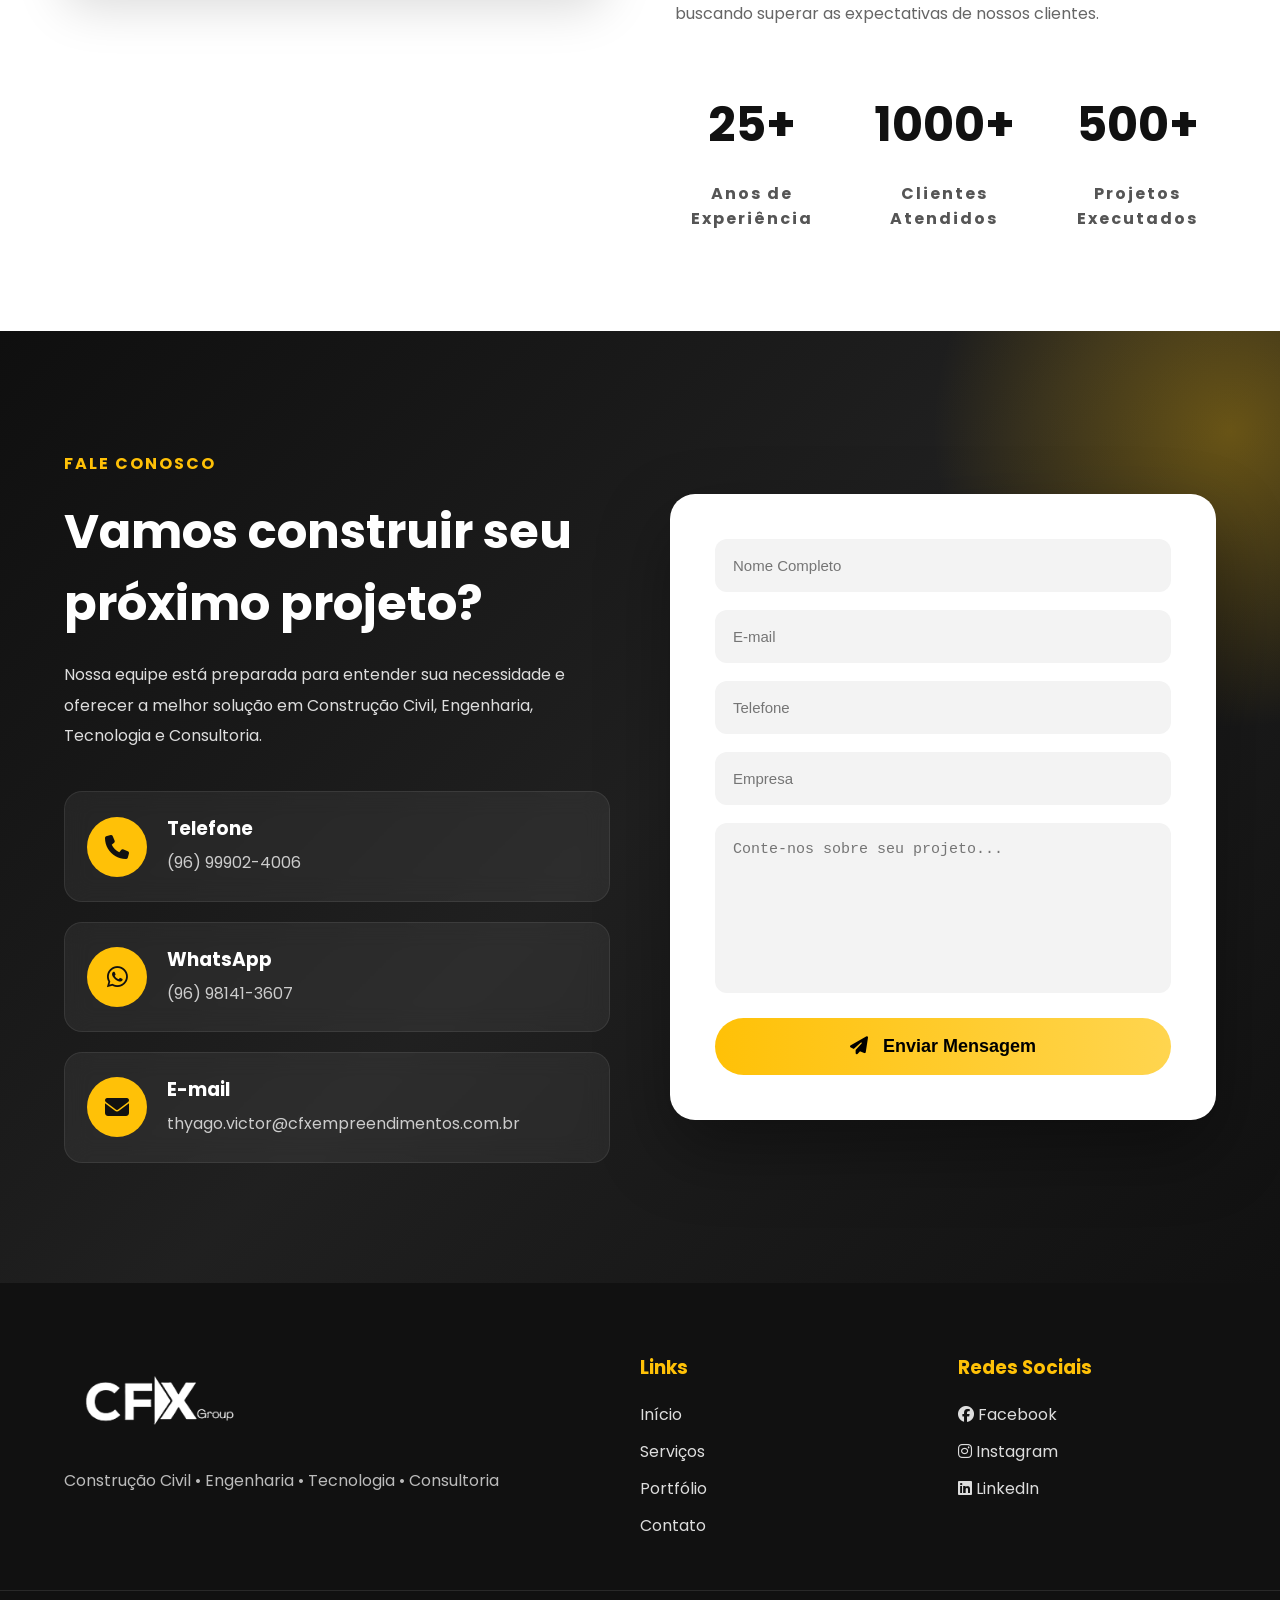
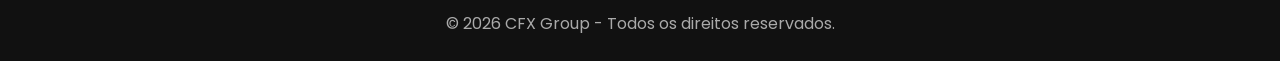
==== commit 4828ba16: "Change greeting from 'Hello' to 'Goodbye'" ====
--- a/index.html
+++ b/index.html
@@ -3,37 +3,101 @@
 
 <head>
 
-    <title>CFX Group | Construção Civil, Engenharia e Empreendimentos</title>
-
-<meta charset="UTF-8">
-
-<meta
-name="viewport"
-content="width=device-width, initial-scale=1.0">
-
-<meta
-name="description"
-content="A CFX Group atua no setor da construção civil oferecendo engenharia, empreendimentos, gerenciamento de obras e soluções completas para empresas e clientes.">
-
-<meta
-name="keywords"
-content="CFX Group, Construção Civil, Engenharia, Obras, Empreendimentos, Construção, Empresas de Engenharia">
-
-<meta
-name="author"
-content="CFX Group">
-
-<meta
-name="robots"
-content="index, follow">
-
-<meta
-name="language"
-content="pt-BR">
-
-<link
-rel="canonical"
-href="https://vthyago35-cloud.github.io/site-of-cfx-/">
+    <head>
+    <meta charset="UTF-8">
+
+    <meta
+        name="viewport"
+        content="width=device-width, initial-scale=1.0"
+    >
+
+    <title>
+        CFX Group | Construção Civil, Engenharia e Empreendimentos
+    </title>
+
+    <meta
+        name="description"
+        content="A CFX Group atua nos setores de construção civil, engenharia, tecnologia, consultoria e recrutamento, oferecendo soluções completas para empresas e clientes."
+    >
+
+    <meta
+        name="keywords"
+        content="CFX Group, construção civil, engenharia, obras, empreendimentos, tecnologia, consultoria, recrutamento"
+    >
+
+    <meta name="author" content="CFX Group">
+    <meta name="robots" content="index, follow">
+    <meta name="language" content="pt-BR">
+
+    <link
+        rel="canonical"
+        href="https://vthyago35-cloud.github.io/CFXGroup/"
+    >
+
+    <!-- SEO PARA WHATSAPP, FACEBOOK E LINKEDIN -->
+
+    <meta property="og:type" content="website">
+
+    <meta
+        property="og:title"
+        content="CFX Group | Construção Civil e Engenharia"
+    >
+
+    <meta
+        property="og:description"
+        content="Soluções em construção civil, engenharia, tecnologia, consultoria e recrutamento."
+    >
+
+    <meta
+        property="og:url"
+        content="https://vthyago35-cloud.github.io/CFXGroup/"
+    >
+
+    <meta
+        property="og:image"
+        content="https://vthyago35-cloud.github.io/CFXGroup/IMG/logo.png"
+    >
+
+    <meta property="og:locale" content="pt_BR">
+    <meta property="og:site_name" content="CFX Group">
+
+    <!-- FAVICON -->
+
+    <link
+        rel="icon"
+        href="IMG/logo.png"
+        type="image/png"
+    >
+
+    <!-- FONT AWESOME -->
+
+    <link
+        rel="stylesheet"
+        href="https://cdnjs.cloudflare.com/ajax/libs/font-awesome/6.7.2/css/all.min.css"
+    >
+
+    <!-- CSS PRINCIPAL -->
+
+    <link
+        rel="stylesheet"
+        href="style.css"
+    >
+
+    <!-- DADOS ESTRUTURADOS -->
+
+    <script type="application/ld+json">
+    {
+        "@context": "https://schema.org",
+        "@type": "Organization",
+        "name": "CFX Group",
+        "url": "https://vthyago35-cloud.github.io/CFXGroup/",
+        "logo": "https://vthyago35-cloud.github.io/CFXGroup/IMG/logo.png",
+        "description": "Empresa especializada em construção civil, engenharia, tecnologia, consultoria e recrutamento.",
+        "email": "thyago.victor@cfxempreendimentos.com.br",
+        "telephone": "+55 96 98141-3607"
+    }
+    </script>
+</head>
 
 </head>
 
--- a/style.css
+++ b/style.css
@@ -0,0 +1,2025 @@
+/*====================================================
+                CFX GROUP
+        STYLE.CSS - PARTE 1
+=====================================================*/
+
+@import url('https://fonts.googleapis.com/css2?family=Poppins:wght@300;400;500;600;700;800&display=swap');
+
+*{
+    margin:0;
+    padding:0;
+    box-sizing:border-box;
+}
+
+html{
+    scroll-behavior:smooth;
+}
+
+body{
+    font-family:'Poppins',sans-serif;
+    background:#f5f5f5;
+    color:#535353;
+    overflow-x:hidden;
+}
+
+img{
+    max-width:100%;
+    display:block;
+}
+
+a{
+    text-decoration:none;
+}
+
+.container{
+    width:90%;
+    max-width:1400px;
+    margin:auto;
+}
+
+/*========================
+HEADER
+=========================*/
+
+header{
+
+    position:fixed;
+
+    width:100%;
+
+    top:0;
+
+    left:0;
+
+    z-index:999;
+
+    background:rgba(66, 66, 66, 0.92);
+
+    backdrop-filter:blur(25px);
+
+    transition:.4s;
+
+}
+
+header .container{
+
+    display:flex;
+
+    justify-content:space-between;
+
+    align-items:center;
+
+    height:47px;
+
+}
+
+.logo img{
+
+    width:217px;
+
+    transition:.35s;
+
+}
+
+nav{
+
+    display:flex;
+
+    gap:15px;
+
+}
+
+nav a{
+
+    color:#fff;
+
+    text-decoration:none;
+
+    font-size:17px;
+
+    font-weight:700;
+
+    letter-spacing:0.5px;
+
+    transition:all .35s ease;
+
+}
+
+nav a:hover{
+
+    color:#FFC107;
+
+}
+
+nav a::after{
+
+    content:"";
+
+    position:absolute;
+
+    width:0;
+
+    height:2px;
+
+    background:#FFC107;
+
+    left:0;
+
+    bottom:-6px;
+
+    transition:.3s;
+
+}
+
+nav a:hover::after{
+
+    width:100%;
+
+}
+
+.btn-menu{
+
+    padding:14px 28px;
+
+    border-radius:40px;
+
+    background:#FFC107;
+
+    color:#030303;
+
+    font-weight:700;
+
+    transition:.35s;
+
+}
+
+.btn-menu:hover{
+
+    transform:translateY(-3px);
+
+    box-shadow:0 10px 25px rgba(255,193,7,.35);
+
+}
+
+/*========================
+HERO
+=========================*/
+.hero{
+
+    padding-top:120px;
+
+}
+.hero{
+
+    position: relative;
+
+    min-height: 100vh;
+
+    display: flex;
+
+    align-items: center;
+
+    justify-content: center;
+
+    overflow: hidden;
+
+}
+
+.hero::before{
+
+    content:"";
+
+    position:absolute;
+
+    inset:0;
+
+    background:url("img/hero.png") center center/cover no-repeat;
+
+    z-index:-2;
+
+}
+
+.hero::after{
+
+    content:"";
+
+    position:absolute;
+
+    inset:0;
+
+    background:rgba(0,0,0,.45);
+
+    z-index:-1;
+
+}
+
+.hero-content{
+
+    position:relative;
+
+    z-index:5;
+
+}
+
+.hero-grid{
+
+    display:grid;
+
+    grid-template-columns:1fr 1fr;
+
+    gap:70px;
+
+    align-items:center;
+
+}
+
+.tag{
+
+    display:inline-flex;
+
+    align-items:center;
+
+    gap:10px;
+
+    background:rgba(255,255,255,.1);
+
+    color:#FFC107;
+
+    padding:10px 20px;
+
+    border-radius:30px;
+
+    margin-bottom:25px;
+
+    border:1px solid rgba(255,193,7,.25);
+
+}
+
+.hero h1{
+
+    font-size:68px;
+
+    color:#fff;
+
+    line-height:1.1;
+
+    margin-bottom:25px;
+
+}
+
+.hero h1 span{
+
+    color:#FFC107;
+
+}
+
+.hero p{
+
+    color:#ddd;
+
+    font-size:20px;
+
+    line-height:1.8;
+
+    margin-bottom:40px;
+
+}
+
+.hero-buttons{
+
+    display:flex;
+
+    gap:20px;
+
+    margin-bottom:50px;
+
+}
+
+.btn-primary{
+
+    background:#FFC107;
+
+    color:#111;
+
+    padding:18px 35px;
+
+    border-radius:40px;
+
+    font-weight:700;
+
+    transition:.35s;
+
+}
+
+.btn-primary:hover{
+
+    transform:translateY(-4px);
+
+}
+
+.btn-secondary{
+
+    border:2px solid #FFC107;
+
+    color:#fff;
+
+    padding:18px 35px;
+
+    border-radius:40px;
+
+    transition:.35s;
+
+}
+
+.btn-secondary:hover{
+
+    background:#FFC107;
+
+    color:#111;
+
+}
+
+.hero-numeros{
+
+    display:grid;
+
+    grid-template-columns:repeat(4,1fr);
+
+    gap:20px;
+
+}
+
+.hero-numeros div{
+
+    background:rgba(255,255,255,.08);
+
+    border-radius:18px;
+
+    padding:20px;
+
+    text-align:center;
+
+    backdrop-filter:blur(10px);
+
+}
+
+.hero-numeros h2{
+
+    color:#FFC107;
+
+    font-size:34px;
+
+}
+
+.hero-numeros span{
+
+    color:#fff;
+
+}
+
+.hero-img{
+
+    display:flex;
+
+    justify-content:center;
+
+}
+
+.hero-img img{
+
+    width:100%;
+
+    max-width:600px;
+
+    border-radius:20px;
+
+    box-shadow:0 25px 50px rgba(250, 248, 248, 0);
+
+    transition:.5s;
+
+}
+
+.hero-img img:hover{
+
+    transform:scale(1.09);
+
+}.hero{
+
+    padding-top:120px;
+
+}
+
+/*====================================================
+        CREDIBILIDADE
+====================================================*/
+
+.credibilidade{
+
+    padding:90px 0;
+
+    background:#ffffff;
+
+}
+
+.credibilidade .container{
+
+    display:grid;
+
+    grid-template-columns:repeat(4,1fr);
+
+    gap:30px;
+
+}
+
+.cred-item{
+
+    background:#fff;
+
+    padding:35px;
+
+    border-radius:20px;
+
+    text-align:center;
+
+    transition:.4s;
+
+    border:1px solid #ececec;
+
+    box-shadow:0 10px 30px rgba(0,0,0,.08);
+
+}
+
+.cred-item:hover{
+
+    transform:translateY(-10px);
+
+    border-color:#FFC107;
+
+    box-shadow:0 20px 45px rgba(255,193,7,.20);
+
+}
+
+.cred-item i{
+
+    width:80px;
+
+    height:80px;
+
+    line-height:80px;
+
+    border-radius:50%;
+
+    background:linear-gradient(135deg,#FFC107,#FFD54F);
+
+    color:#111;
+
+    font-size:34px;
+
+    margin-bottom:20px;
+
+}
+
+.cred-item h3{
+
+    font-size:26px;
+
+    margin-bottom:15px;
+
+    color:#111;
+
+}
+
+.cred-item p{
+
+    color:#666;
+
+    line-height:1.8;
+
+}
+
+/*====================================================
+            TITULOS
+====================================================*/
+
+.titulo{
+
+    text-align:center;
+
+    margin-bottom:70px;
+
+}
+
+.titulo span{
+
+    color:#FFC107;
+
+    font-weight:700;
+
+    letter-spacing:2px;
+
+}
+
+.titulo h2{
+
+    font-size:46px;
+
+    margin:20px 0;
+
+    color:#111;
+
+}
+
+.titulo p{
+
+    max-width:700px;
+
+    margin:auto;
+
+    color:#666;
+
+    line-height:1.8;
+
+}
+
+/*====================================================
+            SERVIÇOS
+====================================================*/
+
+.servicos{
+
+    padding:100px 0;
+
+    background:#f8f8f8;
+
+}
+
+.servicos-grid{
+
+    display:grid;
+
+    grid-template-columns:repeat(3,1fr);
+
+    gap:35px;
+
+}
+
+.card-servico{
+
+    background:#fff;
+
+    border-radius:20px;
+
+    padding:40px;
+
+    transition:.4s;
+
+    border:1px solid #ececec;
+
+    box-shadow:0 10px 30px rgba(0,0,0,.08);
+
+    position:relative;
+
+    overflow:hidden;
+
+}
+
+.card-servico::before{
+
+    content:"";
+
+    position:absolute;
+
+    top:0;
+
+    left:0;
+
+    width:100%;
+
+    height:5px;
+
+    background:#FFC107;
+
+    transform:scaleX(0);
+
+    transition:.4s;
+
+}
+
+.card-servico:hover::before{
+
+    transform:scaleX(1);
+
+}
+
+.card-servico:hover{
+
+    transform:translateY(-12px);
+
+    box-shadow:0 25px 50px rgba(0,0,0,.15);
+
+}
+
+.card-servico i{
+
+    width:80px;
+
+    height:80px;
+
+    line-height:80px;
+
+    text-align:center;
+
+    border-radius:20px;
+
+    background:#FFC107;
+
+    color:#111;
+
+    font-size:34px;
+
+    margin-bottom:25px;
+
+}
+
+.card-servico h3{
+
+    font-size:28px;
+
+    margin-bottom:20px;
+
+    color:#111;
+
+}
+
+.card-servico p{
+
+    color:#666;
+
+    line-height:1.8;
+
+}
+
+/*====================================================
+            ANIMAÇÃO
+====================================================*/
+
+.card-servico,
+.cred-item{
+
+    opacity:0;
+
+    transform:translateY(40px);
+
+    animation:aparecer .8s forwards;
+
+}
+
+.card-servico:nth-child(2){
+
+    animation-delay:.15s;
+
+}
+
+.card-servico:nth-child(3){
+
+    animation-delay:.30s;
+
+}
+
+.card-servico:nth-child(4){
+
+    animation-delay:.45s;
+
+}
+
+.card-servico:nth-child(5){
+
+    animation-delay:.60s;
+
+}
+
+.card-servico:nth-child(6){
+
+    animation-delay:.75s;
+
+}
+
+@keyframes aparecer{
+
+    to{
+
+        opacity:1;
+
+        transform:translateY(0);
+
+    }
+
+}
+
+/*====================================================
+                VAGAS
+====================================================*/
+
+.vagas{
+
+    padding:100px 0;
+
+    background:#ffffff;
+
+}
+
+.vagas-grid{
+
+    display:grid;
+
+    grid-template-columns:repeat(3,1fr);
+
+    gap:35px;
+
+}
+
+.vaga-card{
+
+    background:#fff;
+
+    border-radius:20px;
+
+    padding:35px;
+
+    border:1px solid #ececec;
+
+    box-shadow:0 10px 30px rgba(0,0,0,.08);
+
+    transition:.4s;
+
+    position:relative;
+
+}
+
+.vaga-card:hover{
+
+    transform:translateY(-10px);
+
+    border-color:#FFC107;
+
+    box-shadow:0 20px 40px rgba(255,193,7,.18);
+
+}
+
+.tipo{
+
+    display:inline-block;
+
+    padding:8px 18px;
+
+    border-radius:30px;
+
+    background:#FFC107;
+
+    color:#111;
+
+    font-size:14px;
+
+    font-weight:700;
+
+    margin-bottom:20px;
+
+}
+
+.vaga-card h3{
+
+    font-size:28px;
+
+    color:#111;
+
+    margin-bottom:15px;
+
+}
+
+.vaga-card p{
+
+    color:#666;
+
+    line-height:1.8;
+
+    margin-bottom:30px;
+
+}
+
+.vaga-card a{
+
+    display:inline-block;
+
+    padding:14px 28px;
+
+    background:#111;
+
+    color:#fff;
+
+    border-radius:35px;
+
+    transition:.35s;
+
+    font-weight:600;
+
+}
+
+.vaga-card a:hover{
+
+    background:#FFC107;
+
+    color:#111;
+
+}
+
+/*====================================================
+                PORTFÓLIO
+====================================================*/
+
+.portfolio{
+
+    padding:100px 0;
+
+    background:#f8f8f8;
+
+}
+
+.portfolio-grid{
+
+    display:grid;
+
+    grid-template-columns:repeat(3,1fr);
+
+    gap:30px;
+
+}
+
+.projeto{
+
+    position:relative;
+
+    overflow:hidden;
+
+    border-radius:20px;
+
+    box-shadow:0 15px 35px rgba(0,0,0,.12);
+
+}
+
+.projeto img{
+
+    width:100%;
+
+    height:320px;
+
+    object-fit:cover;
+
+    transition:.6s;
+
+}
+
+.overlay{
+
+    position:absolute;
+
+    inset:0;
+
+    background:linear-gradient(
+        to top,
+        rgba(0,0,0,.92),
+        rgba(0,0,0,.15)
+    );
+
+    display:flex;
+
+    flex-direction:column;
+
+    justify-content:flex-end;
+
+    padding:30px;
+
+    opacity:0;
+
+    transition:.45s;
+
+}
+
+.projeto:hover .overlay{
+
+    opacity:1;
+
+}
+
+.projeto:hover img{
+
+    transform:scale(1.12);
+
+}
+
+.overlay h3{
+
+    color:#fff;
+
+    font-size:28px;
+
+    margin-bottom:10px;
+
+}
+
+.overlay p{
+
+    color:#ddd;
+
+    margin-bottom:20px;
+
+}
+
+.overlay a{
+
+    display:inline-block;
+
+    width:max-content;
+
+    padding:12px 26px;
+
+    background:#FFC107;
+
+    color:#111;
+
+    border-radius:30px;
+
+    font-weight:700;
+
+    transition:.35s;
+
+}
+
+.overlay a:hover{
+
+    background:#fff;
+
+}
+
+/*====================================================
+            EFEITO GERAL
+====================================================*/
+
+.vaga-card,
+.projeto{
+
+    transition:.4s;
+
+}
+
+.vaga-card:hover,
+.projeto:hover{
+
+    transform:translateY(-8px);
+
+}
+
+/*====================================================
+                    SOBRE
+====================================================*/
+
+.sobre{
+
+    padding:100px 0;
+
+    background:#ffffff;
+
+}
+
+.sobre-grid{
+
+    display:grid;
+
+    grid-template-columns:1fr 1fr;
+
+    gap:70px;
+
+    align-items:center;
+
+}
+
+.sobre-img img{
+
+    width:100%;
+
+    border-radius:20px;
+
+    box-shadow:0 20px 50px rgba(0,0,0,.15);
+
+}
+
+.sobre-texto span{
+
+    color:#FFC107;
+
+    font-weight:700;
+
+    letter-spacing:2px;
+
+}
+
+.sobre-texto h2{
+
+    font-size:48px;
+
+    margin:20px 0;
+
+    color:#111;
+
+}
+
+.sobre-texto p{
+
+    color:#666;
+
+    line-height:1.9;
+
+    margin-bottom:20px;
+
+}
+
+.sobre-info{
+
+    display:flex;
+
+    gap:40px;
+
+    margin-top:40px;
+
+}
+
+.sobre-info div{
+
+    text-align:center;
+
+}
+
+.sobre-info h3{
+
+    color:#FFC107;
+
+    font-size:40px;
+
+}
+
+.sobre-info span{
+
+    color:#555;
+
+}
+
+/*====================================================
+                    CONTATO
+====================================================*/
+
+.contato{
+
+    padding:100px 0;
+
+    background:#969696;
+
+}
+
+.contato-grid{
+
+    display:grid;
+
+    grid-template-columns:1.2fr .8fr;
+
+    gap:50px;
+
+}
+
+form{
+
+    background:#8d8d8d;
+
+    padding:40px;
+
+    border-radius:20px;
+
+    box-shadow:0 15px 40px rgba(0,0,0,.08);
+
+}
+
+form input,
+form textarea{
+
+    width:100%;
+
+    padding:18px;
+
+    margin-bottom:20px;
+
+    border:1px solid #919191;
+
+    border-radius:12px;
+
+    font-size:16px;
+
+    outline:none;
+
+    transition:.3s;
+
+}
+
+form input:focus,
+form textarea:focus{
+
+    border-color:#FFC107;
+
+}
+
+form textarea{
+
+    height:170px;
+
+    resize:none;
+
+}
+
+form button{
+
+    width:100%;
+
+    padding:18px;
+
+    background:#FFC107;
+
+    border:none;
+
+    border-radius:12px;
+
+    font-size:17px;
+
+    font-weight:700;
+
+    cursor:pointer;
+
+    transition:.3s;
+
+}
+
+form button:hover{
+
+    background:#111;
+
+    color:#979595;
+
+}
+
+.contato-info{
+
+    display:flex;
+
+    flex-direction:column;
+
+    gap:25px;
+
+}
+
+.contato-info div{
+
+    background:#fff;
+
+    padding:25px;
+
+    border-radius:18px;
+
+    box-shadow:0 10px 30px rgba(0,0,0,.08);
+
+}
+
+.contato-info i{
+
+    font-size:28px;
+
+    color:#FFC107;
+
+    margin-bottom:15px;
+
+}
+
+.contato-info h3{
+
+    margin-bottom:8px;
+
+}
+
+/*====================================================
+                    RODAPÉ
+====================================================*/
+
+footer{
+
+    background:#111;
+
+    color:#fff;
+
+    padding:70px 0 25px;
+
+}
+
+.footer-grid{
+
+    display:grid;
+
+    grid-template-columns:2fr 1fr 1fr;
+
+    gap:60px;
+
+    margin-bottom:40px;
+
+}
+
+.footer-logo{
+
+    width:190px;
+
+    margin-bottom:20px;
+
+    filter:brightness(0) invert(1);
+
+}
+
+footer h3{
+
+    color:#FFC107;
+
+    margin-bottom:20px;
+
+}
+
+footer a{
+
+    display:block;
+
+    color:#ddd;
+
+    margin-bottom:12px;
+
+    transition:.3s;
+
+}
+
+footer a:hover{
+
+    color:#FFC107;
+
+    padding-left:6px;
+
+}
+
+footer p{
+
+    color:#bbb;
+
+    line-height:1.8;
+
+}
+
+.copyright{
+
+    border-top:1px solid rgba(255,255,255,.10);
+
+    padding-top:20px;
+
+    text-align:center;
+
+    color:#aaa;
+
+}
+
+/*====================================================
+                RESPONSIVO
+====================================================*/
+
+@media(max-width:1100px){
+
+.hero-grid,
+.sobre-grid,
+.contato-grid{
+
+grid-template-columns:1fr;
+
+}
+
+.hero{
+
+text-align:center;
+
+}
+
+.hero-buttons{
+
+justify-content:center;
+
+}
+
+.hero-numeros{
+
+grid-template-columns:repeat(2,1fr);
+
+}
+
+.servicos-grid,
+.portfolio-grid,
+.vagas-grid,
+.credibilidade .container{
+
+grid-template-columns:repeat(2,1fr);
+
+}
+
+.sobre-info{
+
+justify-content:center;
+
+}
+
+.footer-grid{
+
+grid-template-columns:1fr;
+
+text-align:center;
+
+}
+
+.footer-logo{
+
+margin:auto auto 20px;
+
+}
+
+}
+
+@media(max-width:768px){
+
+header .container{
+
+flex-direction:column;
+
+height:auto;
+
+padding:15px 0;
+
+}
+
+nav{
+
+flex-wrap:wrap;
+
+justify-content:center;
+
+gap:18px;
+
+margin:20px 0;
+
+}
+
+.hero{
+
+padding:150px 0 70px;
+
+}
+
+.hero h1{
+
+font-size:46px;
+
+}
+
+.hero p{
+
+font-size:18px;
+
+}
+
+.hero-numeros{
+
+grid-template-columns:1fr;
+
+}
+
+.servicos-grid,
+.portfolio-grid,
+.vagas-grid,
+.credibilidade .container{
+
+grid-template-columns:1fr;
+
+}
+
+.titulo h2{
+
+font-size:36px;
+
+}
+
+.sobre-texto h2{
+
+font-size:36px;
+
+}
+
+.sobre-info{
+
+flex-direction:column;
+
+gap:20px;
+
+}
+
+}
+/*==========================
+CONTATO PREMIUM
+==========================*/
+
+.contato{
+
+    padding:120px 0;
+
+    background:linear-gradient(135deg,#0f0f0f,#202020,#111);
+
+    position:relative;
+
+    overflow:hidden;
+
+}
+
+.contato::before{
+
+    content:"";
+
+    position:absolute;
+
+    width:600px;
+
+    height:600px;
+
+    background:radial-gradient(circle,#FFC10755,transparent 70%);
+
+    right:-250px;
+
+    top:-200px;
+
+}
+
+.contato-box{
+
+    position:relative;
+
+    z-index:2;
+
+    display:grid;
+
+    grid-template-columns:1fr 1fr;
+
+    gap:60px;
+
+    align-items:center;
+
+}
+
+.contato-left span{
+
+    color:#FFC107;
+
+    font-weight:700;
+
+    letter-spacing:2px;
+
+}
+
+.contato-left h2{
+
+    color:#fff;
+
+    font-size:48px;
+
+    margin:20px 0;
+
+}
+
+.contato-left p{
+
+    color:#ddd;
+
+    line-height:1.9;
+
+    margin-bottom:40px;
+
+}
+
+.contato-cards{
+
+    display:flex;
+
+    flex-direction:column;
+
+    gap:20px;
+
+}
+
+.info{
+
+    display:flex;
+
+    gap:20px;
+
+    align-items:center;
+
+    background:rgba(255,255,255,.06);
+
+    backdrop-filter:blur(12px);
+
+    border:1px solid rgba(255,255,255,.08);
+
+    border-radius:18px;
+
+    padding:22px;
+
+    transition:.4s;
+
+}
+
+.info:hover{
+
+    transform:translateX(12px);
+
+    border-color:#FFC107;
+
+}
+
+.info i{
+
+    width:60px;
+
+    height:60px;
+
+    background:#FFC107;
+
+    border-radius:50%;
+
+    display:flex;
+
+    justify-content:center;
+
+    align-items:center;
+
+    font-size:24px;
+
+    color:#111;
+
+}
+
+.info h3{
+
+    color:#fff;
+
+    margin-bottom:5px;
+
+}
+
+.info p{
+
+    margin:0;
+
+    color:#ccc;
+
+}
+
+.contato-right form{
+
+    background:#fff;
+
+    padding:45px;
+
+    border-radius:25px;
+
+    box-shadow:0 30px 70px rgba(0,0,0,.35);
+
+}
+
+.contato-right input,
+.contato-right textarea{
+
+    width:100%;
+
+    padding:18px;
+
+    margin-bottom:18px;
+
+    border:none;
+
+    background:#f3f3f3;
+
+    border-radius:12px;
+
+    transition:.3s;
+
+    font-size:15px;
+
+}
+
+.contato-right input:focus,
+.contato-right textarea:focus{
+
+    background:#fff;
+
+    outline:2px solid #FFC107;
+
+}
+
+.contato-right textarea{
+
+    height:170px;
+
+    resize:none;
+
+}
+
+.contato-right button{
+
+    width:100%;
+
+    padding:18px;
+
+    border:none;
+
+    border-radius:50px;
+
+    background:linear-gradient(90deg,#FFC107,#FFD54F);
+
+    font-size:18px;
+
+    font-weight:700;
+
+    cursor:pointer;
+
+    transition:.35s;
+
+}
+
+.contato-right button:hover{
+
+    transform:translateY(-5px);
+
+    box-shadow:0 20px 40px rgba(255,193,7,.35);
+
+}
+
+.contato-right button i{
+
+    margin-right:10px;
+
+}
+
+@media(max-width:992px){
+
+.contato-box{
+
+grid-template-columns:1fr;
+
+}
+
+.contato-left{
+
+text-align:center;
+
+}
+
+}
+
+.whatsapp-float{
+
+    position:fixed;
+
+    width:65px;
+
+    height:65px;
+
+    right:25px;
+
+    bottom:25px;
+
+    background:#25D366;
+
+    border-radius:50%;
+
+    display:flex;
+
+    justify-content:center;
+
+    align-items:center;
+
+    color:white;
+
+    font-size:34px;
+
+    text-decoration:none;
+
+    box-shadow:0 12px 30px rgba(37,211,102,.45);
+
+    z-index:9999;
+
+    transition:.3s;
+
+    animation:pulseWhats 2s infinite;
+
+}
+
+.whatsapp-float:hover{
+
+    transform:scale(1.12);
+
+}
+
+@keyframes pulseWhats{
+
+    0%{
+
+        box-shadow:0 0 0 0 rgba(37,211,102,.6);
+
+    }
+
+    70%{
+
+        box-shadow:0 0 0 20px rgba(37,211,102,0);
+
+    }
+
+    100%{
+
+        box-shadow:0 0 0 0 rgba(37,211,102,0);
+
+    }
+
+}
+
+/*======================================
+        LOGO FLUTUANTE
+======================================*/
+
+.logo-float{
+
+    width:100%;
+    max-width:550px;
+
+    animation:flutuar 5s ease-in-out infinite;
+
+    filter:drop-shadow(0 20px 45px rgba(255, 192, 4, 0.795));
+
+    transition:.4s;
+
+}
+
+.logo-float:hover{
+
+    transform:scale(1.04);
+
+    filter:drop-shadow(0 25px 60px rgba(255,193,7,.55));
+
+}
+
+@keyframes flutuar{
+
+    0%{
+
+        transform:translateY(0px);
+
+    }
+
+    25%{
+
+        transform:translateY(-12px);
+
+    }
+
+    50%{
+
+        transform:translateY(-22px);
+
+    }
+
+    75%{
+
+        transform:translateY(-12px);
+
+    }
+
+    100%{
+
+        transform:translateY(0px);
+
+    }
+
+}
+
+.logo-float{
+
+    animation:
+        flutuar 5s ease-in-out infinite,
+        brilho 3s ease-in-out infinite;
+
+}
+
+@keyframes brilho{
+
+    0%{
+
+        filter:drop-shadow(0 20px 40px rgba(255,193,7,.25));
+
+    }
+
+    50%{
+
+        filter:drop-shadow(0 25px 70px rgba(255,215,0,.65));
+
+    }
+
+    100%{
+
+        filter:drop-shadow(0 20px 40px rgba(255,193,7,.25));
+
+    }
+
+}
+
+/* Destaque inteligente do menu */
+
+nav:hover a{
+
+    opacity:.55;
+
+}
+
+nav:hover a:hover{
+
+    opacity:1;
+
+    transform:translateY(-3px) scale(1.12);
+
+    color:#FFC107;
+
+}
+
+/*=========================================
+        HEADER PREMIUM HOVER
+=========================================*/
+
+/* Logo */
+
+.logo img{
+
+    transition:transform .35s ease,
+               filter .35s ease;
+
+    cursor:pointer;
+
+}
+
+.logo img:hover{
+
+    transform:scale(1.10);
+
+    filter:drop-shadow(0 8px 18px rgba(255,193,7,.45));
+
+}
+
+/* Menu */
+
+nav a{
+
+    position:relative;
+
+    display:inline-block;
+
+    transition:
+        transform .30s ease,
+        color .30s ease;
+
+}
+
+nav a:hover{
+
+    transform:translateY(-3px) scale(1.10);
+
+    color:#FFC107;
+
+}
+
+/* Linha inferior animada */
+
+nav a::after{
+
+    content:"";
+
+    position:absolute;
+
+    left:50%;
+
+    bottom:-8px;
+
+    width:0;
+
+    height:3px;
+
+    border-radius:10px;
+
+    background:#FFC107;
+
+    transform:translateX(-50%);
+
+    transition:.35s;
+
+}
+
+nav a:hover::after{
+
+    width:100%;
+
+}
+
+/* Botão do menu */
+
+.btn-menu{
+
+    transition:
+        transform .35s ease,
+        box-shadow .35s ease;
+
+}
+
+.btn-menu:hover{
+
+    transform:scale(1.08);
+
+    box-shadow:0 15px 30px rgba(255,193,7,.35);
+
+}
+
+body{
+    user-select: none;
+}
+
+/*=========================================
+      HEADER INTELIGENTE
+=========================================*/
+
+header{
+
+    position:fixed;
+
+    top:0;
+
+    left:0;
+
+    width:100%;
+
+    z-index:9999;
+
+    transition:
+        transform .45s ease,
+        background .35s ease,
+        box-shadow .35s ease;
+
+}
+
+/* Esconde o header */
+
+header.hide{
+
+    transform:translateY(-120%);
+
+}
+
+/* Quando a página é rolada */
+
+header.scrolled{
+
+    background:rgba(70, 70, 70, 0.95);
+
+    backdrop-filter:blur(15px);
+
+    box-shadow:0 10px 30px rgba(70, 70, 70, 0.95);
+
+}
+
+header{
+
+    padding:22px 8%;
+
+    transition:all .4s ease;
+
+}
+
+header.scrolled{
+
+    padding:12px 8%;
+
+}
